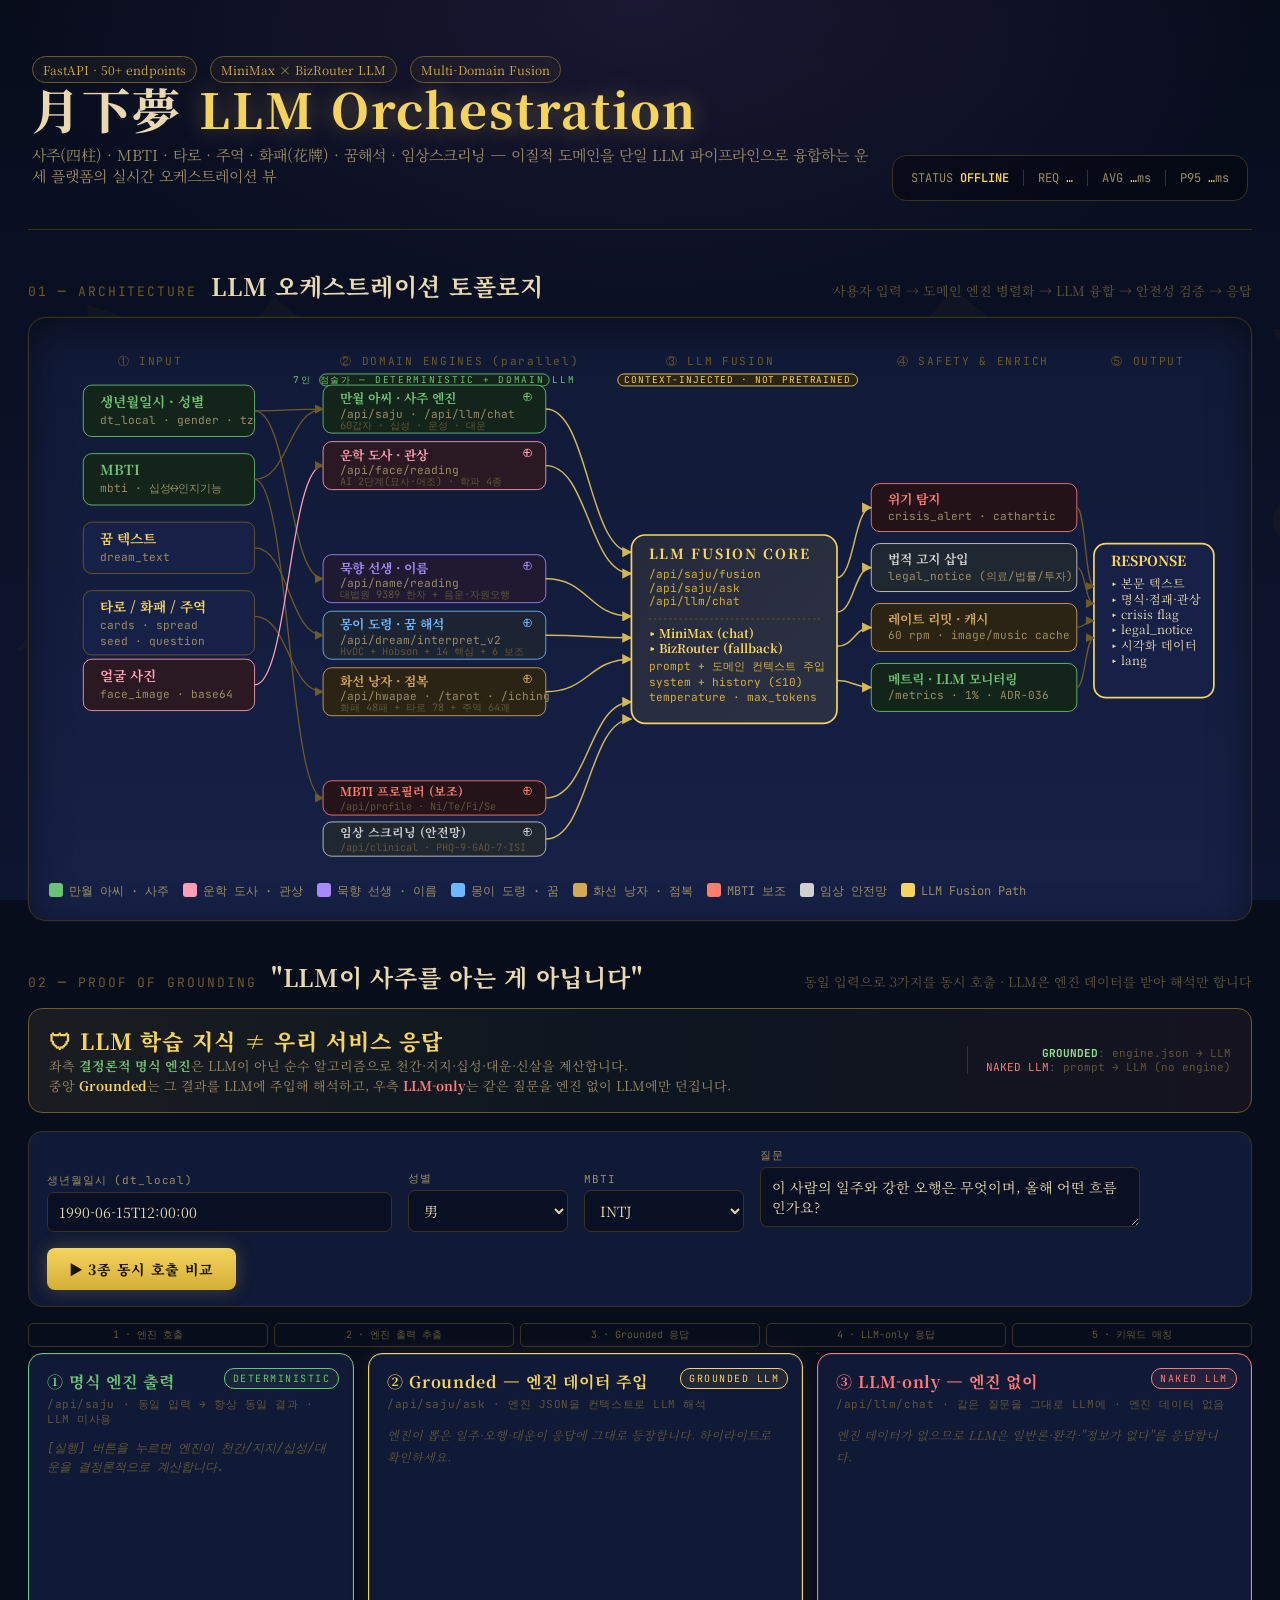
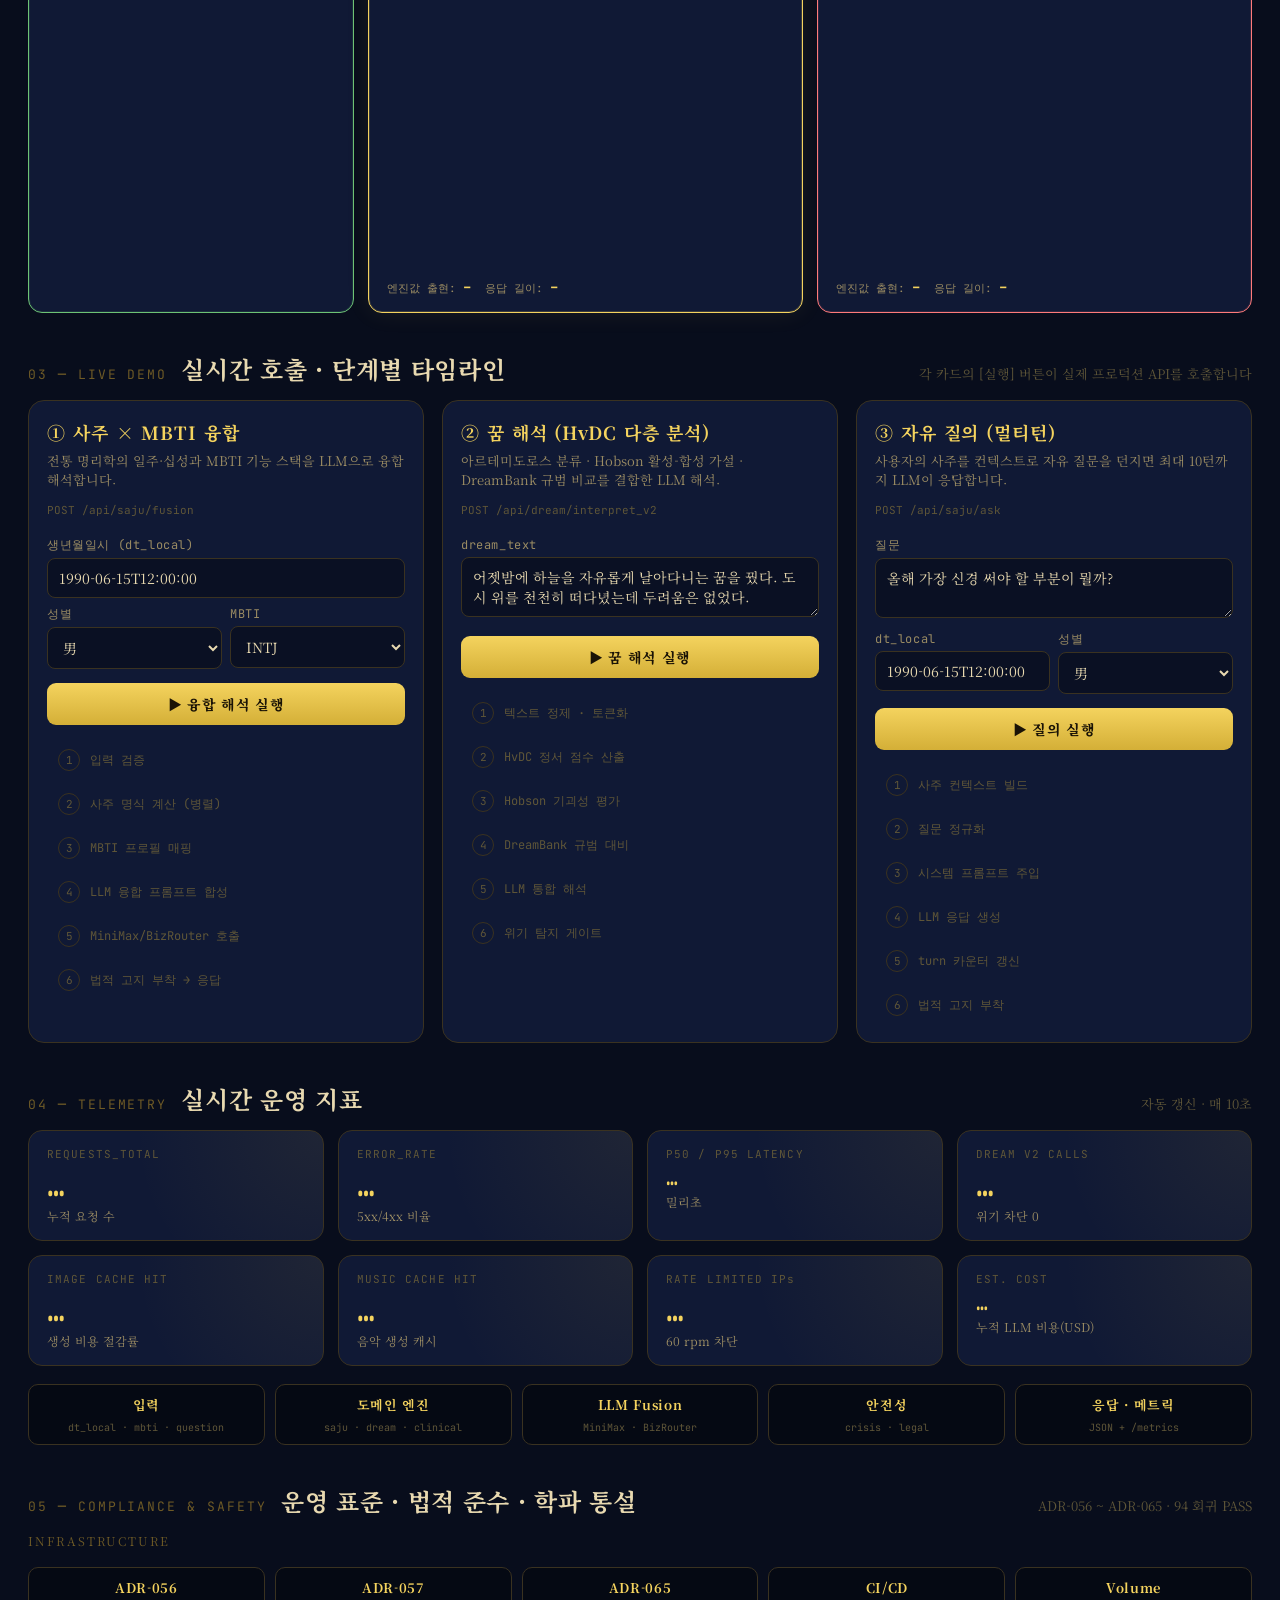
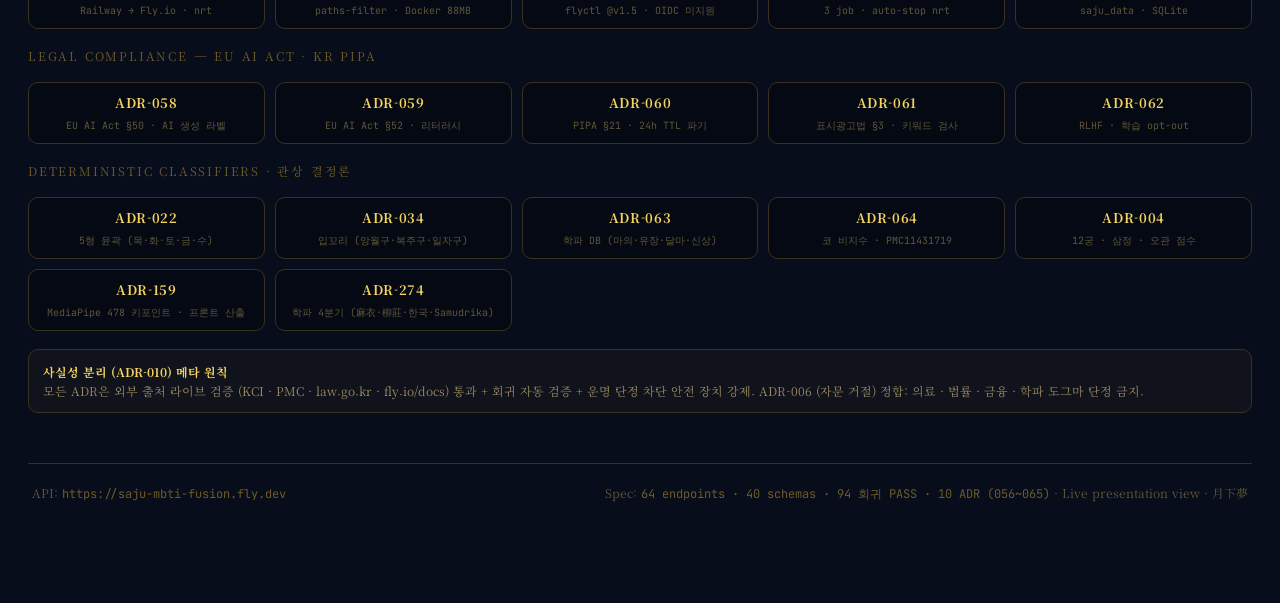
==== index.html @ c52753c4 "fix(viewer): 메트릭 박스 텍스트 추가 단축 (/verify 2회차 잔존 1건) 1회차 수정의 '/metrics · 1% sample · ADR-036'(28자)이 박스폭" ====
<!DOCTYPE html>
<html lang="ko">
<head>
<meta charset="UTF-8" />
<meta name="viewport" content="width=device-width, initial-scale=1" />
<title>月下夢 — LLM Orchestration · 발표용 대시보드</title>
<link rel="preconnect" href="https://fonts.googleapis.com">
<link rel="preconnect" href="https://fonts.gstatic.com" crossorigin>
<link href="https://fonts.googleapis.com/css2?family=Noto+Serif+KR:wght@400;600;800&family=Gowun+Batang:wght@400;700&family=JetBrains+Mono:wght@400;600&display=swap" rel="stylesheet">
<link rel="stylesheet" href="assets/css/index.css">
</head>
<body>
<div class="wrap">

  <!-- HERO -->
  <header class="hero">
    <div>
      <div class="tag">FastAPI · 50+ endpoints</div>
      <div class="tag">MiniMax × BizRouter LLM</div>
      <div class="tag">Multi-Domain Fusion</div>
      <h1>月下夢 <span class="accent">LLM Orchestration</span></h1>
      <p class="sub">사주(四柱) · MBTI · 타로 · 주역 · 화패(花牌) · 꿈해석 · 임상스크리닝 — 이질적 도메인을 단일 LLM 파이프라인으로 융합하는 운세 플랫폼의 실시간 오케스트레이션 뷰</p>
    </div>
    <div class="live">
      <span>STATUS <b id="h-status">…</b></span>
      <span>REQ <b id="h-req">…</b></span>
      <span>AVG <b id="h-avg">…</b>ms</span>
      <span>P95 <b id="h-p95">…</b>ms</span>
    </div>
  </header>

  <!-- ARCHITECTURE -->
  <section>
    <div class="sec-head">
      <div class="num">01 ─ ARCHITECTURE</div>
      <h2>LLM 오케스트레이션 토폴로지</h2>
      <div class="hint">사용자 입력 → 도메인 엔진 병렬화 → LLM 융합 → 안전성 검증 → 응답</div>
    </div>
    <div class="arch">
      <svg viewBox="0 0 1380 620" xmlns="http://www.w3.org/2000/svg" aria-label="orchestration diagram">
        <defs>
          <marker id="arr" viewBox="0 0 10 10" refX="9" refY="5" markerWidth="7" markerHeight="7" orient="auto">
            <path d="M0 0 L10 5 L0 10 z" fill="#6e5a26"/>
          </marker>
          <marker id="arrgold" viewBox="0 0 10 10" refX="9" refY="5" markerWidth="7" markerHeight="7" orient="auto">
            <path d="M0 0 L10 5 L0 10 z" fill="#f4d35e"/>
          </marker>
          <linearGradient id="goldgrad" x1="0" x2="1">
            <stop offset="0" stop-color="#d4af37"/>
            <stop offset="1" stop-color="#f4d35e"/>
          </linearGradient>
        </defs>

        <!-- COLUMN HEADERS -->
        <g font-family="JetBrains Mono,monospace" font-size="11" fill="#6e5a26" letter-spacing="2">
          <text x="80"  y="32">① INPUT</text>
          <text x="340" y="32">② DOMAIN ENGINES (parallel)</text>
          <text x="720" y="32">③ LLM FUSION</text>
          <text x="990" y="32">④ SAFETY &amp; ENRICH</text>
          <text x="1240" y="32">⑤ OUTPUT</text>
        </g>

        <!-- DETERMINISTIC EMPHASIS BANNER -->
        <g>
          <rect x="316" y="42" width="268" height="14" rx="7" fill="#13251a" stroke="#6dc375"/>
          <text x="450" y="53" font-size="9" fill="#6dc375" font-family="JetBrains Mono,monospace" text-anchor="middle" letter-spacing="2">7인 점술가 — DETERMINISTIC + DOMAIN LLM</text>
          <rect x="664" y="42" width="280" height="14" rx="7" fill="#2b2415" stroke="#f4d35e"/>
          <text x="804" y="53" font-size="9" fill="#f4d35e" font-family="JetBrains Mono,monospace" text-anchor="middle" letter-spacing="1">CONTEXT-INJECTED · NOT PRETRAINED</text>
        </g>

        <!-- COLUMN 1 : USER INPUT -->
        <g>
          <!-- 생년월일시·성별 → 만월 아씨 사주 엔진 -->
          <rect x="40" y="55"  width="200" height="60" rx="10" fill="#13251a" stroke="#6dc375"/>
          <text x="60" y="80" font-size="14" fill="#6dc375" font-weight="700">생년월일시 · 성별</text>
          <text x="60" y="100" font-size="11" fill="#9b8c63" font-family="JetBrains Mono,monospace">dt_local · gender · tz</text>

          <!-- MBTI → 만월 아씨 사주 엔진 (engine/saju/explain.py 융합) -->
          <rect x="40" y="135" width="200" height="60" rx="10" fill="#13251a" stroke="#6dc375"/>
          <text x="60" y="160" font-size="14" fill="#6dc375" font-weight="700">MBTI</text>
          <text x="60" y="180" font-size="11" fill="#9b8c63" font-family="JetBrains Mono,monospace">mbti · 십성↔인지기능</text>

          <rect x="40" y="215" width="200" height="60" rx="10" fill="#172147" stroke="#6e5a26"/>
          <text x="60" y="240" font-size="14" fill="#f4d35e" font-weight="700">꿈 텍스트</text>
          <text x="60" y="260" font-size="11" fill="#9b8c63" font-family="JetBrains Mono,monospace">dream_text</text>

          <rect x="40" y="295" width="200" height="75" rx="10" fill="#172147" stroke="#6e5a26"/>
          <text x="60" y="320" font-size="14" fill="#f4d35e" font-weight="700">타로 / 화패 / 주역</text>
          <text x="60" y="340" font-size="11" fill="#9b8c63" font-family="JetBrains Mono,monospace">cards · spread</text>
          <text x="60" y="358" font-size="11" fill="#9b8c63" font-family="JetBrains Mono,monospace">seed · question</text>

          <!-- 얼굴 사진 (관상 → 운학 도사) -->
          <rect x="40" y="375" width="200" height="60" rx="10" fill="#2a1822" stroke="#ff9eb5"/>
          <text x="60" y="400" font-size="14" fill="#ff9eb5" font-weight="700">얼굴 사진</text>
          <text x="60" y="420" font-size="11" fill="#9b8c63" font-family="JetBrains Mono,monospace">face_image · base64</text>

        </g>

        <!-- COLUMN 2 : DOMAIN ENGINES (7인 점술가 + MBTI + 임상, clickable) -->
        <g>
          <!-- 만월 아씨 — 사주 -->
          <g class="pipe-node" data-pipeline="saju" style="cursor:pointer">
            <rect x="320" y="55" width="260" height="56" rx="10" fill="#13251a" stroke="#6dc375"/>
            <text x="340" y="76" font-size="13" fill="#6dc375" font-weight="700">만월 아씨 · 사주 엔진</text>
            <text x="340" y="93" font-size="11" fill="#9b8c63" font-family="JetBrains Mono,monospace">/api/saju · /api/llm/chat</text>
            <text x="340" y="106" font-size="10" fill="#5f5638" font-family="JetBrains Mono,monospace">60갑자 · 십성 · 운성 · 대운</text>
            <text x="565" y="73" font-size="14" fill="#6dc375" text-anchor="end" font-family="JetBrains Mono,monospace">⊕</text>
          </g>

          <!-- 운학 도사 — 관상 (ADR-273~276 최신화) -->
          <g class="pipe-node" data-pipeline="face" style="cursor:pointer">
            <rect x="320" y="121" width="260" height="56" rx="10" fill="#2a1822" stroke="#ff9eb5"/>
            <text x="340" y="142" font-size="13" fill="#ff9eb5" font-weight="700">운학 도사 · 관상</text>
            <text x="340" y="159" font-size="11" fill="#9b8c63" font-family="JetBrains Mono,monospace">/api/face/reading</text>
            <text x="340" y="172" font-size="10" fill="#5f5638" font-family="JetBrains Mono,monospace">AI 2단계(묘사·어조) · 학파 4종</text>
            <text x="565" y="139" font-size="14" fill="#ff9eb5" text-anchor="end" font-family="JetBrains Mono,monospace">⊕</text>
          </g>


          <!-- 묵향 선생 — 이름 -->
          <g class="pipe-node" data-pipeline="name" style="cursor:pointer">
            <rect x="320" y="253" width="260" height="56" rx="10" fill="#1f1a32" stroke="#a78bfa"/>
            <text x="340" y="274" font-size="13" fill="#a78bfa" font-weight="700">묵향 선생 · 이름</text>
            <text x="340" y="291" font-size="11" fill="#9b8c63" font-family="JetBrains Mono,monospace">/api/name/reading</text>
            <text x="340" y="304" font-size="10" fill="#5f5638" font-family="JetBrains Mono,monospace">대법원 9389 한자 + 음운·자원오행</text>
            <text x="565" y="271" font-size="14" fill="#a78bfa" text-anchor="end" font-family="JetBrains Mono,monospace">⊕</text>
          </g>

          <!-- 몽이 도령 — 꿈 -->
          <g class="pipe-node" data-pipeline="dream" style="cursor:pointer">
            <rect x="320" y="319" width="260" height="56" rx="10" fill="#1c2333" stroke="#6fb8ff"/>
            <text x="340" y="340" font-size="13" fill="#6fb8ff" font-weight="700">몽이 도령 · 꿈 해석</text>
            <text x="340" y="357" font-size="11" fill="#9b8c63" font-family="JetBrains Mono,monospace">/api/dream/interpret_v2</text>
            <text x="340" y="370" font-size="10" fill="#5f5638" font-family="JetBrains Mono,monospace">HvDC + Hobson + 14 핵심 + 6 보조</text>
            <text x="565" y="337" font-size="14" fill="#6fb8ff" text-anchor="end" font-family="JetBrains Mono,monospace">⊕</text>
          </g>

          <!-- 화선 낭자 — 화패·타로·주역 -->
          <g class="pipe-node" data-pipeline="divination" style="cursor:pointer">
            <rect x="320" y="385" width="260" height="56" rx="10" fill="#2b2415" stroke="#d4a857"/>
            <text x="340" y="406" font-size="13" fill="#d4a857" font-weight="700">화선 낭자 · 점복</text>
            <text x="340" y="423" font-size="11" fill="#9b8c63" font-family="JetBrains Mono,monospace">/api/hwapae · /tarot · /iching</text>
            <text x="340" y="436" font-size="10" fill="#5f5638" font-family="JetBrains Mono,monospace">화패 48패 + 타로 78 + 주역 64괘</text>
            <text x="565" y="403" font-size="14" fill="#d4a857" text-anchor="end" font-family="JetBrains Mono,monospace">⊕</text>
          </g>

          <!-- MBTI -->
          <g class="pipe-node" data-pipeline="mbti" style="cursor:pointer">
            <rect x="320" y="517" width="260" height="40" rx="10" fill="#241319" stroke="#ff7d6b"/>
            <text x="340" y="535" font-size="12" fill="#ff7d6b" font-weight="700">MBTI 프로필러 (보조)</text>
            <text x="340" y="551" font-size="10" fill="#5f5638" font-family="JetBrains Mono,monospace">/api/profile · Ni/Te/Fi/Se</text>
            <text x="565" y="533" font-size="14" fill="#ff7d6b" text-anchor="end" font-family="JetBrains Mono,monospace">⊕</text>
          </g>

          <!-- 임상 -->
          <g class="pipe-node" data-pipeline="clinical" style="cursor:pointer">
            <rect x="320" y="565" width="260" height="40" rx="10" fill="#1f2731" stroke="#d0d0d0"/>
            <text x="340" y="583" font-size="12" fill="#d0d0d0" font-weight="700">임상 스크리닝 (안전망)</text>
            <text x="340" y="599" font-size="10" fill="#5f5638" font-family="JetBrains Mono,monospace">/api/clinical · PHQ-9·GAD-7·ISI</text>
            <text x="565" y="581" font-size="14" fill="#d0d0d0" text-anchor="end" font-family="JetBrains Mono,monospace">⊕</text>
          </g>
        </g>

        <!-- COLUMN 3 : LLM FUSION -->
        <g>
          <rect x="680" y="230" width="240" height="220" rx="16" fill="url(#goldgrad)" opacity=".1"/>
          <rect x="680" y="230" width="240" height="220" rx="16" fill="none" stroke="#f4d35e" stroke-width="2"/>
          <text x="700" y="258" font-size="14" fill="#f4d35e" font-weight="800" letter-spacing="2">LLM FUSION CORE</text>
          <text x="700" y="280" font-size="11" fill="#d4af37" font-family="JetBrains Mono,monospace">/api/saju/fusion</text>
          <text x="700" y="296" font-size="11" fill="#d4af37" font-family="JetBrains Mono,monospace">/api/saju/ask</text>
          <text x="700" y="312" font-size="11" fill="#d4af37" font-family="JetBrains Mono,monospace">/api/llm/chat</text>

          <line x1="700" y1="328" x2="900" y2="328" stroke="#6e5a26" stroke-dasharray="3 3"/>

          <text x="700" y="350" font-size="12" fill="#f4d35e" font-weight="700">▸ MiniMax (chat)</text>
          <text x="700" y="368" font-size="12" fill="#f4d35e" font-weight="700">▸ BizRouter (fallback)</text>
          <text x="700" y="388" font-size="11" fill="#d4af37" font-family="JetBrains Mono,monospace">prompt + 도메인 컨텍스트 주입</text>
          <text x="700" y="406" font-size="11" fill="#d4af37" font-family="JetBrains Mono,monospace">system + history (≤10)</text>
          <text x="700" y="424" font-size="11" fill="#d4af37" font-family="JetBrains Mono,monospace">temperature · max_tokens</text>
        </g>

        <!-- COLUMN 4 : SAFETY -->
        <g>
          <rect x="960" y="170" width="240" height="56" rx="10" fill="#231319" stroke="#ff7a7a"/>
          <text x="980" y="194" font-size="13" fill="#ff7a7a" font-weight="700">위기 탐지</text>
          <text x="980" y="212" font-size="11" fill="#9b8c63" font-family="JetBrains Mono,monospace">crisis_alert · cathartic</text>

          <rect x="960" y="240" width="240" height="56" rx="10" fill="#1f2731" stroke="#d0d0d0"/>
          <text x="980" y="264" font-size="13" fill="#d0d0d0" font-weight="700">법적 고지 삽입</text>
          <text x="980" y="282" font-size="11" fill="#9b8c63" font-family="JetBrains Mono,monospace">legal_notice (의료/법률/투자)</text>

          <rect x="960" y="310" width="240" height="56" rx="10" fill="#2b2415" stroke="#d4a857"/>
          <text x="980" y="334" font-size="13" fill="#d4a857" font-weight="700">레이트 리밋 · 캐시</text>
          <text x="980" y="352" font-size="11" fill="#9b8c63" font-family="JetBrains Mono,monospace">60 rpm · image/music cache</text>

          <rect x="960" y="380" width="240" height="56" rx="10" fill="#13251a" stroke="#6dc375"/>
          <text x="980" y="404" font-size="13" fill="#6dc375" font-weight="700">메트릭 · LLM 모니터링</text>
          <text x="980" y="422" font-size="11" fill="#9b8c63" font-family="JetBrains Mono,monospace">/metrics · 1% · ADR-036</text>
        </g>

        <!-- COLUMN 5 : OUTPUT -->
        <g>
          <rect x="1220" y="240" width="140" height="180" rx="14" fill="#172147" stroke="#f4d35e" stroke-width="2"/>
          <text x="1240" y="266" font-size="14" fill="#f4d35e" font-weight="800">RESPONSE</text>
          <text x="1240" y="292" font-size="12" fill="#e8d9b0">▸ 본문 텍스트</text>
          <text x="1240" y="310" font-size="12" fill="#e8d9b0">▸ 명식·점괘·관상</text>
          <text x="1240" y="328" font-size="12" fill="#e8d9b0">▸ crisis flag</text>
          <text x="1240" y="346" font-size="12" fill="#e8d9b0">▸ legal_notice</text>
          <text x="1240" y="364" font-size="12" fill="#e8d9b0">▸ 시각화 데이터</text>
          <text x="1240" y="382" font-size="12" fill="#e8d9b0">▸ lang</text>
        </g>

        <!-- EDGES : input -> engines (실 코드 매핑 정합)
             INPUT y 중심: 1=85(생년) · 2=165(MBTI) · 3=245(꿈) · 4=325(점복) · 5=405(얼굴)
             DOMAIN y 중심: 사주=83 · 관상=149 · 이름=281 · 꿈=347 · 점복=413 · MBTI보조=537 · 임상=605
             (palm·star 도메인 제거 — 노드·입력·간선·범례 모두 삭제)
        -->
        <g fill="none" stroke="#6e5a26" stroke-width="1.5" marker-end="url(#arr)">
          <!-- 생년월일시·성별 (y=85) → 사주(83) + 이름(281) -->
          <path class="edge" d="M240 85   C 280 85, 280 83, 320 83"/>
          <path class="edge" d="M240 85   C 280 85, 280 281,320 281"/>
          <!-- MBTI (y=165) → 사주 융합(83) + MBTI 보조(537) -->
          <path class="edge" d="M240 165  C 280 165,280 83, 320 83"/>
          <path class="edge" d="M240 165  C 280 165,280 537,320 537"/>
          <!-- 꿈 텍스트 (y=245) → 몽이 도령 꿈 해석(347) -->
          <path class="edge" d="M240 245  C 280 245,280 347,320 347"/>
          <!-- 타로/화패/주역 + question (y=325) → 화선 점복(413) -->
          <path class="edge" d="M240 325  C 280 325,280 413,320 413"/>
          <!-- 얼굴 사진 (y=405) → 운학 도사 관상(149) -->
          <path stroke="#ff9eb5" class="edge" d="M240 405  C 280 405,280 149,320 149"/>
          <!-- 임상은 사용자 별도 자가검사 선택 (INPUT 직결 X — 별도 선택 단계) -->
        </g>

        <!-- EDGES : engines -> fusion (9개 → fusion box 230~450) -->
        <g fill="none" stroke="#f4d35e" stroke-width="1.7" marker-end="url(#arrgold)" opacity=".85">
          <path class="edge" id="e-saju"     d="M580 83  C 630 83, 630 250, 680 250"/>
          <path class="edge" id="e-face"     d="M580 149 C 630 149, 630 275, 680 275"/>
          <path class="edge" id="e-name"     d="M580 281 C 630 281, 630 325, 680 325"/>
          <path class="edge" id="e-dream"    d="M580 347 C 630 347, 630 350, 680 350"/>
          <path class="edge" id="e-div"      d="M580 413 C 630 413, 630 375, 680 375"/>
          <path class="edge" id="e-mbti"     d="M580 537 C 630 537, 630 425, 680 425"/>
          <path class="edge" id="e-clinical" d="M580 585 C 630 585, 630 445, 680 445"/>
        </g>

        <!-- EDGES : fusion -> safety (4개 → safety box 170~436) -->
        <g fill="none" stroke="#f4d35e" stroke-width="1.7" marker-end="url(#arrgold)" opacity=".85">
          <path class="edge" d="M920 280 C 940 280,940 198,960 198"/>
          <path class="edge" d="M920 320 C 940 320,940 268,960 268"/>
          <path class="edge" d="M920 360 C 940 360,940 338,960 338"/>
          <path class="edge" d="M920 400 C 940 400,940 408,960 408"/>
        </g>

        <!-- EDGES : safety -> output (4개) -->
        <g fill="none" stroke="#6e5a26" stroke-width="1.5" marker-end="url(#arr)">
          <path class="edge" d="M1200 198 C 1210 198,1210 290,1220 290"/>
          <path class="edge" d="M1200 268 C 1210 268,1210 310,1220 310"/>
          <path class="edge" d="M1200 338 C 1210 338,1210 330,1220 330"/>
          <path class="edge" d="M1200 408 C 1210 408,1210 350,1220 350"/>
        </g>

      </svg>

      <div class="legend">
        <span><i style="background:#6dc375"></i>만월 아씨 · 사주</span>
        <span><i style="background:#ff9eb5"></i>운학 도사 · 관상</span>
        <span><i style="background:#a78bfa"></i>묵향 선생 · 이름</span>
        <span><i style="background:#6fb8ff"></i>몽이 도령 · 꿈</span>
        <span><i style="background:#d4a857"></i>화선 낭자 · 점복</span>
        <span><i style="background:#ff7d6b"></i>MBTI 보조</span>
        <span><i style="background:#d0d0d0"></i>임상 안전망</span>
        <span><i style="background:#f4d35e"></i>LLM Fusion Path</span>
      </div>
    </div>
  </section>

  <!-- ───── PROOF OF GROUNDING ───── -->
  <section>
    <div class="sec-head">
      <div class="num">02 ─ PROOF OF GROUNDING</div>
      <h2>"LLM이 사주를 아는 게 아닙니다"</h2>
      <div class="hint">동일 입력으로 3가지를 동시 호출 · LLM은 엔진 데이터를 받아 해석만 합니다</div>
    </div>

    <div class="proof-banner">
      <div>
        <div class="big">🛡 LLM 학습 지식 ≠ 우리 서비스 응답</div>
        <div class="sub">
          좌측 <b style="color:#6dc375">결정론적 명식 엔진</b>은 LLM이 아닌 순수 알고리즘으로 천간·지지·십성·대운·신살을 계산합니다.<br>
          중앙 <b style="color:#f4d35e">Grounded</b>는 그 결과를 LLM에 주입해 해석하고, 우측 <b style="color:#ff7a7a">LLM-only</b>는 같은 질문을 엔진 없이 LLM에만 던집니다.
        </div>
      </div>
      <div class="vs">
        <b>GROUNDED</b>: engine.json → LLM<br>
        <i>NAKED LLM</i>: prompt → LLM (no engine)
      </div>
    </div>

    <div class="proof-input">
      <div>
        <label>생년월일시 (dt_local)</label>
        <input id="p-dt" type="text" value="1990-06-15T12:00:00" />
      </div>
      <div>
        <label>성별</label>
        <select id="p-gender"><option value="M">男</option><option value="F">女</option></select>
      </div>
      <div>
        <label>MBTI</label>
        <select id="p-mbti">
          <option>INTJ</option><option>INTP</option><option>ENTJ</option><option>ENTP</option>
          <option>INFJ</option><option>INFP</option><option>ENFJ</option><option>ENFP</option>
          <option>ISTJ</option><option>ISFJ</option><option>ESTJ</option><option>ESFJ</option>
          <option>ISTP</option><option>ISFP</option><option>ESTP</option><option>ESFP</option>
        </select>
      </div>
      <div style="flex:1">
        <label>질문</label>
        <textarea id="p-q">이 사람의 일주와 강한 오행은 무엇이며, 올해 어떤 흐름인가요?</textarea>
      </div>
      <button id="p-run">▶ 3종 동시 호출 비교</button>
    </div>

    <div class="proof-timeline" id="p-timeline">
      <div class="t" data-pt="0">1 · 엔진 호출</div>
      <div class="t" data-pt="1">2 · 엔진 출력 추출</div>
      <div class="t" data-pt="2">3 · Grounded 응답</div>
      <div class="t" data-pt="3">4 · LLM-only 응답</div>
      <div class="t" data-pt="4">5 · 키워드 매칭</div>
    </div>

    <div class="proof-grid">
      <!-- COL 1 : ENGINE -->
      <div class="proof-col engine">
        <span class="badge">DETERMINISTIC</span>
        <h3>① 명식 엔진 출력</h3>
        <div class="why">/api/saju · 동일 입력 → 항상 동일 결과 · LLM 미사용</div>
        <div class="body" id="p-engine"><span class="placeholder">[실행] 버튼을 누르면 엔진이 천간/지지/십성/대운을 결정론적으로 계산합니다.</span></div>
      </div>

      <!-- COL 2 : GROUNDED -->
      <div class="proof-col grounded">
        <span class="badge">GROUNDED LLM</span>
        <h3>② Grounded — 엔진 데이터 주입</h3>
        <div class="why">/api/saju/ask · 엔진 JSON을 컨텍스트로 LLM 해석</div>
        <div class="body" id="p-grounded"><span class="placeholder">엔진이 뽑은 일주·오행·대운이 응답에 그대로 등장합니다. 하이라이트로 확인하세요.</span></div>
        <div class="scorebar"><span>엔진값 출현: <b id="p-hits-g">–</b></span><span>응답 길이: <b id="p-len-g">–</b></span></div>
      </div>

      <!-- COL 3 : NAKED LLM -->
      <div class="proof-col naked">
        <span class="badge">NAKED LLM</span>
        <h3>③ LLM-only — 엔진 없이</h3>
        <div class="why">/api/llm/chat · 같은 질문을 그대로 LLM에 · 엔진 데이터 없음</div>
        <div class="body" id="p-naked"><span class="placeholder">엔진 데이터가 없으므로 LLM은 일반론·환각·"정보가 없다"를 응답합니다.</span></div>
        <div class="scorebar red"><span>엔진값 출현: <b id="p-hits-n">–</b></span><span>응답 길이: <b id="p-len-n">–</b></span></div>
      </div>
    </div>
  </section>

  <!-- LIVE DEMOS -->
  <section>
    <div class="sec-head">
      <div class="num">03 ─ LIVE DEMO</div>
      <h2>실시간 호출 · 단계별 타임라인</h2>
      <div class="hint">각 카드의 [실행] 버튼이 실제 프로덕션 API를 호출합니다</div>
    </div>

    <div class="demo-grid">

      <!-- DEMO 1 : SAJU FUSION -->
      <div class="demo" data-demo="fusion">
        <h3>① 사주 × MBTI 융합</h3>
        <p class="desc">전통 명리학의 일주·십성과 MBTI 기능 스택을 LLM으로 융합 해석합니다.</p>
        <div class="endpoint">POST /api/saju/fusion</div>
        <div class="form">
          <label>생년월일시 (dt_local)</label>
          <input id="f-dt" type="text" value="1990-06-15T12:00:00" />
          <div class="row">
            <div>
              <label>성별</label>
              <select id="f-gender"><option value="M">男</option><option value="F">女</option></select>
            </div>
            <div>
              <label>MBTI</label>
              <select id="f-mbti">
                <option>INTJ</option><option>INTP</option><option>ENTJ</option><option>ENTP</option>
                <option>INFJ</option><option>INFP</option><option>ENFJ</option><option>ENFP</option>
                <option>ISTJ</option><option>ISFJ</option><option>ESTJ</option><option>ESFJ</option>
                <option>ISTP</option><option>ISFP</option><option>ESTP</option><option>ESFP</option>
              </select>
            </div>
          </div>
        </div>
        <button class="go" data-run="fusion">▶ 융합 해석 실행</button>
        <div class="stages" id="stages-fusion">
          <div class="stage" data-s="0"><div class="ix">1</div><div class="label">입력 검증</div><div class="ms"></div></div>
          <div class="stage" data-s="1"><div class="ix">2</div><div class="label">사주 명식 계산 (병렬)</div><div class="ms"></div></div>
          <div class="stage" data-s="2"><div class="ix">3</div><div class="label">MBTI 프로필 매핑</div><div class="ms"></div></div>
          <div class="stage" data-s="3"><div class="ix">4</div><div class="label">LLM 융합 프롬프트 합성</div><div class="ms"></div></div>
          <div class="stage" data-s="4"><div class="ix">5</div><div class="label">MiniMax/BizRouter 호출</div><div class="ms"></div></div>
          <div class="stage" data-s="5"><div class="ix">6</div><div class="label">법적 고지 부착 → 응답</div><div class="ms"></div></div>
        </div>
        <div class="result" id="result-fusion"></div>
      </div>

      <!-- DEMO 2 : DREAM V2 -->
      <div class="demo" data-demo="dream">
        <h3>② 꿈 해석 (HvDC 다층 분석)</h3>
        <p class="desc">아르테미도로스 분류 · Hobson 활성-합성 가설 · DreamBank 규범 비교를 결합한 LLM 해석.</p>
        <div class="endpoint">POST /api/dream/interpret_v2</div>
        <div class="form">
          <label>dream_text</label>
          <textarea id="d-text">어젯밤에 하늘을 자유롭게 날아다니는 꿈을 꿨다. 도시 위를 천천히 떠다녔는데 두려움은 없었다.</textarea>
        </div>
        <button class="go" data-run="dream">▶ 꿈 해석 실행</button>
        <div class="stages" id="stages-dream">
          <div class="stage" data-s="0"><div class="ix">1</div><div class="label">텍스트 정제 · 토큰화</div><div class="ms"></div></div>
          <div class="stage" data-s="1"><div class="ix">2</div><div class="label">HvDC 정서 점수 산출</div><div class="ms"></div></div>
          <div class="stage" data-s="2"><div class="ix">3</div><div class="label">Hobson 기괴성 평가</div><div class="ms"></div></div>
          <div class="stage" data-s="3"><div class="ix">4</div><div class="label">DreamBank 규범 대비</div><div class="ms"></div></div>
          <div class="stage" data-s="4"><div class="ix">5</div><div class="label">LLM 통합 해석</div><div class="ms"></div></div>
          <div class="stage" data-s="5"><div class="ix">6</div><div class="label">위기 탐지 게이트</div><div class="ms"></div></div>
        </div>
        <div class="result" id="result-dream"></div>
      </div>

      <!-- DEMO 3 : SAJU ASK -->
      <div class="demo" data-demo="ask">
        <h3>③ 자유 질의 (멀티턴)</h3>
        <p class="desc">사용자의 사주를 컨텍스트로 자유 질문을 던지면 최대 10턴까지 LLM이 응답합니다.</p>
        <div class="endpoint">POST /api/saju/ask</div>
        <div class="form">
          <label>질문</label>
          <textarea id="a-q">올해 가장 신경 써야 할 부분이 뭘까?</textarea>
          <div class="row">
            <div>
              <label>dt_local</label>
              <input id="a-dt" type="text" value="1990-06-15T12:00:00" />
            </div>
            <div>
              <label>성별</label>
              <select id="a-gender"><option value="M">男</option><option value="F">女</option></select>
            </div>
          </div>
        </div>
        <button class="go" data-run="ask">▶ 질의 실행</button>
        <div class="stages" id="stages-ask">
          <div class="stage" data-s="0"><div class="ix">1</div><div class="label">사주 컨텍스트 빌드</div><div class="ms"></div></div>
          <div class="stage" data-s="1"><div class="ix">2</div><div class="label">질문 정규화</div><div class="ms"></div></div>
          <div class="stage" data-s="2"><div class="ix">3</div><div class="label">시스템 프롬프트 주입</div><div class="ms"></div></div>
          <div class="stage" data-s="3"><div class="ix">4</div><div class="label">LLM 응답 생성</div><div class="ms"></div></div>
          <div class="stage" data-s="4"><div class="ix">5</div><div class="label">turn 카운터 갱신</div><div class="ms"></div></div>
          <div class="stage" data-s="5"><div class="ix">6</div><div class="label">법적 고지 부착</div><div class="ms"></div></div>
        </div>
        <div class="result" id="result-ask"></div>
      </div>

    </div>
  </section>

  <!-- METRICS -->
  <section>
    <div class="sec-head">
      <div class="num">04 ─ TELEMETRY</div>
      <h2>실시간 운영 지표</h2>
      <div class="hint">자동 갱신 · 매 10초</div>
    </div>
    <div class="metrics">
      <div class="met"><div class="k">REQUESTS_TOTAL</div><div class="v" id="m-req">…</div><div class="u">누적 요청 수</div></div>
      <div class="met"><div class="k">ERROR_RATE</div><div class="v" id="m-err">…</div><div class="u">5xx/4xx 비율</div></div>
      <div class="met"><div class="k">P50 / P95 LATENCY</div><div class="v small" id="m-p95">…</div><div class="u">밀리초</div></div>
      <div class="met"><div class="k">DREAM V2 CALLS</div><div class="v" id="m-dream">…</div><div class="u">위기 차단 <span id="m-crisis">0</span></div></div>
      <div class="met"><div class="k">IMAGE CACHE HIT</div><div class="v" id="m-imgcache">…</div><div class="u">생성 비용 절감률</div></div>
      <div class="met"><div class="k">MUSIC CACHE HIT</div><div class="v" id="m-musccache">…</div><div class="u">음악 생성 캐시</div></div>
      <div class="met"><div class="k">RATE LIMITED IPs</div><div class="v" id="m-rl">…</div><div class="u">60 rpm 차단</div></div>
      <div class="met"><div class="k">EST. COST</div><div class="v small" id="m-cost">…</div><div class="u">누적 LLM 비용(USD)</div></div>
    </div>

    <div class="node-stack">
      <div class="pnode"><b>입력</b><small>dt_local · mbti · question</small></div>
      <div class="pnode"><b>도메인 엔진</b><small>saju · dream · clinical</small></div>
      <div class="pnode"><b>LLM Fusion</b><small>MiniMax · BizRouter</small></div>
      <div class="pnode"><b>안전성</b><small>crisis · legal</small></div>
      <div class="pnode"><b>응답 · 메트릭</b><small>JSON + /metrics</small></div>
    </div>
  </section>

  <!-- COMPLIANCE & SAFETY — ADR-056~065 -->
  <section>
    <div class="sec-head">
      <div class="num">05 ─ COMPLIANCE &amp; SAFETY</div>
      <h2>운영 표준 · 법적 준수 · 학파 통설</h2>
      <div class="hint">ADR-056 ~ ADR-065 · 94 회귀 PASS</div>
    </div>

    <!-- 인프라 (056·057·065) -->
    <div style="margin-bottom:18px">
      <div style="color:var(--gold-dim);font-size:12px;letter-spacing:.15em;margin-bottom:8px">INFRASTRUCTURE</div>
      <div class="node-stack">
        <div class="pnode"><b>ADR-056</b><small>Railway → Fly.io · nrt</small></div>
        <div class="pnode"><b>ADR-057</b><small>paths-filter · Docker 88MB</small></div>
        <div class="pnode"><b>ADR-065</b><small>flyctl @v1.5 · OIDC 미지원</small></div>
        <div class="pnode"><b>CI/CD</b><small>3 job · auto-stop nrt</small></div>
        <div class="pnode"><b>Volume</b><small>saju_data · SQLite</small></div>
      </div>
    </div>

    <!-- EU AI Act + PIPA (058·059·060) -->
    <div style="margin-bottom:18px">
      <div style="color:var(--gold-dim);font-size:12px;letter-spacing:.15em;margin-bottom:8px">LEGAL COMPLIANCE — EU AI ACT · KR PIPA</div>
      <div class="node-stack">
        <div class="pnode"><b>ADR-058</b><small>EU AI Act §50 · AI 생성 라벨</small></div>
        <div class="pnode"><b>ADR-059</b><small>EU AI Act §52 · 리터러시</small></div>
        <div class="pnode"><b>ADR-060</b><small>PIPA §21 · 24h TTL 파기</small></div>
        <div class="pnode"><b>ADR-061</b><small>표시광고법 §3 · 키워드 검사</small></div>
        <div class="pnode"><b>ADR-062</b><small>RLHF · 학습 opt-out</small></div>
      </div>
    </div>

    <!-- 결정론 분류 + 학파 통설 (063·064 + ADR-022·034·159·274) -->
    <div style="margin-bottom:18px">
      <div style="color:var(--gold-dim);font-size:12px;letter-spacing:.15em;margin-bottom:8px">DETERMINISTIC CLASSIFIERS · 관상 결정론</div>
      <div class="node-stack">
        <div class="pnode"><b>ADR-022</b><small>5형 윤곽 (목·화·토·금·수)</small></div>
        <div class="pnode"><b>ADR-034</b><small>입꼬리 (앙월구·복주구·일자구)</small></div>
        <div class="pnode"><b>ADR-063</b><small>학파 DB (마의·유장·달마·신상)</small></div>
        <div class="pnode"><b>ADR-064</b><small>코 비지수 · PMC11431719</small></div>
        <div class="pnode"><b>ADR-004</b><small>12궁 · 삼정 · 오관 점수</small></div>
        <div class="pnode"><b>ADR-159</b><small>MediaPipe 478 키포인트 · 프론트 산출</small></div>
        <div class="pnode"><b>ADR-274</b><small>학파 4분기 (麻衣·柳莊·한국·Samudrika)</small></div>
      </div>
    </div>

    <div style="margin-top:14px;padding:12px 14px;background:rgba(212,175,55,.04);border:1px solid var(--line);border-radius:10px;color:var(--text-dim);font-size:12px;line-height:1.6">
      <b style="color:var(--gold-bri)">사실성 분리 (ADR-010) 메타 원칙</b><br>
      모든 ADR은 외부 출처 라이브 검증 (KCI · PMC · law.go.kr · fly.io/docs) 통과 + 회귀 자동 검증 + 운명 단정 차단 안전 장치 강제.
      ADR-006 (자문 거절) 정합: 의료 · 법률 · 금융 · 학파 도그마 단정 금지.
    </div>
  </section>

  <footer>
    <div>API: <code>https://saju-mbti-fusion.fly.dev</code></div>
    <div>Spec: <code>64 endpoints · 40 schemas · 94 회귀 PASS · 10 ADR (056~065)</code> · Live presentation view · 月下夢</div>
  </footer>
</div>

<script type="module" src="assets/js/main.js"></script>

<!-- 파이프라인 세부 모달 -->
<div class="pipe-modal-bg" id="pipe-modal-bg" role="dialog" aria-modal="true">
  <div class="pipe-modal" style="position:relative">
    <div id="pipe-modal-body"></div>
  </div>
</div>
</body>
</html>
---- assets/css/index.css ----
@import url('./01-tokens.css');
@import url('./02-hero.css');
@import url('./03-mobile.css');
@import url('./04-section.css');
@import url('./05-architecture.css');
@import url('./06-demo.css');
@import url('./07-metrics.css');
@import url('./08-proof.css');
@import url('./09-footer.css');
@import url('./10-edge.css');
@import url('./11-modal.css');
@import url('./12-modal-steps.css');
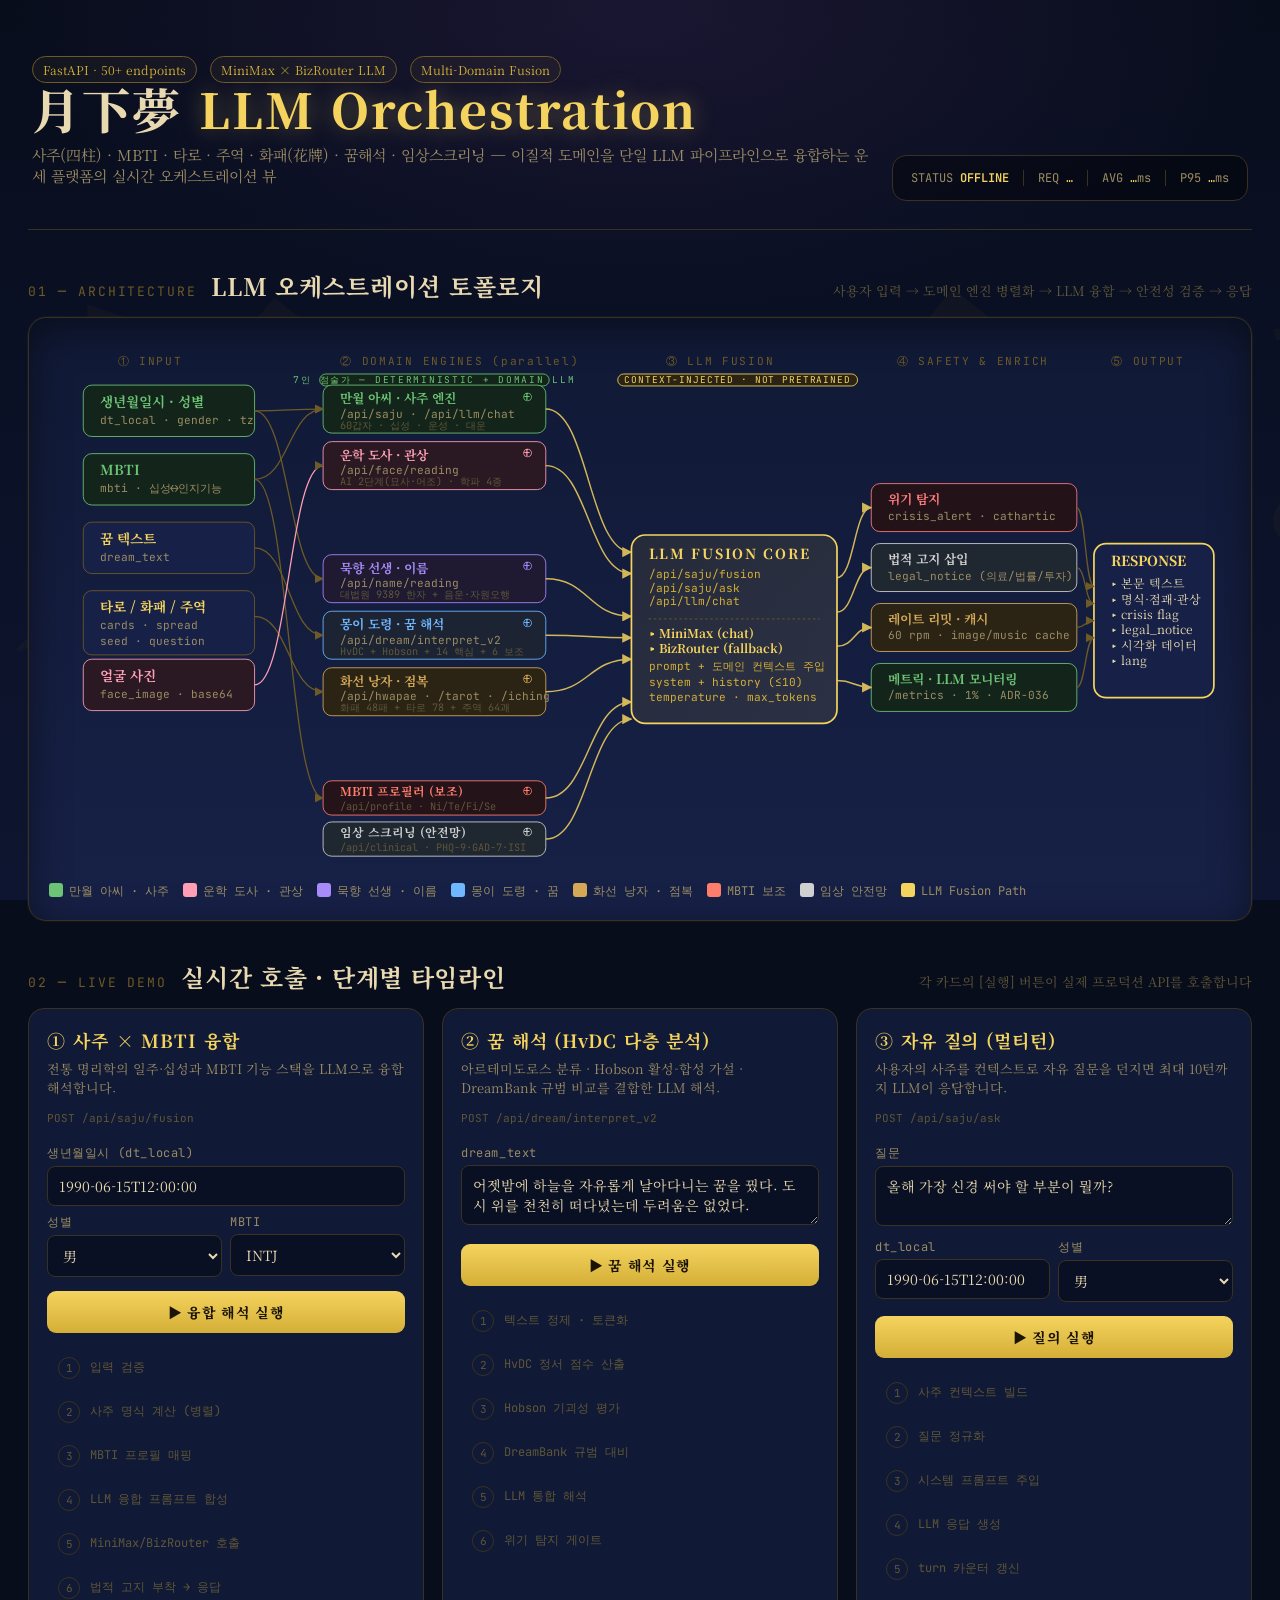
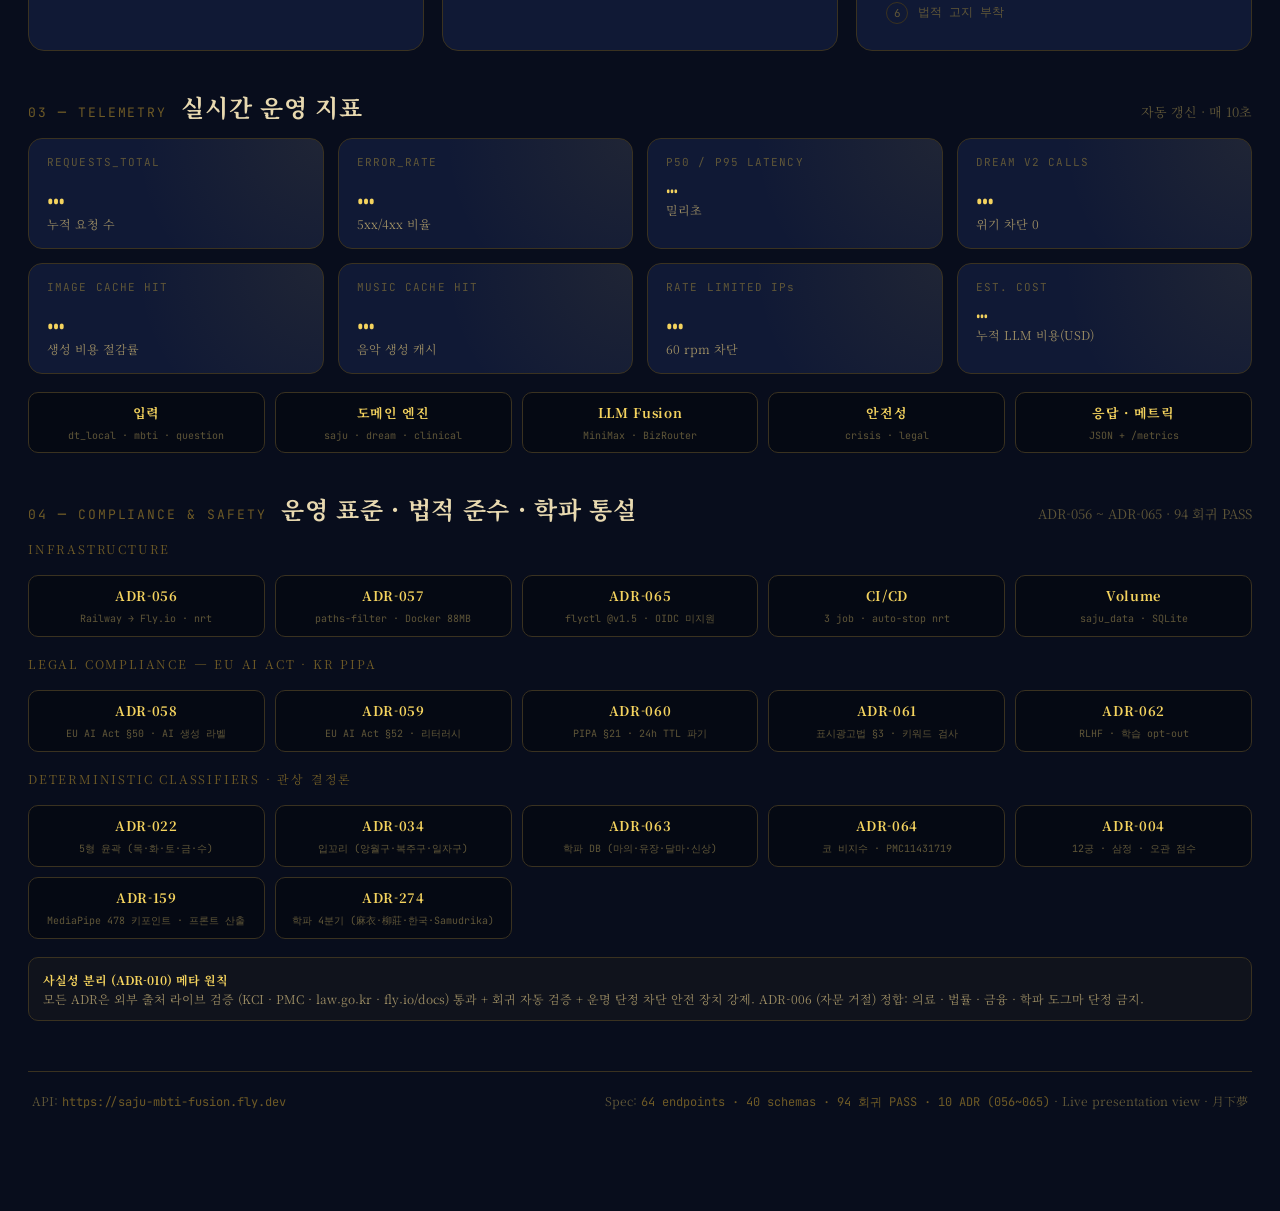
==== commit 10768da9: "remove: 02 PROOF OF GROUNDING 섹션 제거 — HTML·proof-runner.js·08-proof.css·모바일 규칙 + 섹션 번호 재정렬(01~04) Co" ====
--- a/index.html
+++ b/index.html
@@ -273,94 +273,11 @@
     </div>
   </section>
 
-  <!-- ───── PROOF OF GROUNDING ───── -->
-  <section>
-    <div class="sec-head">
-      <div class="num">02 ─ PROOF OF GROUNDING</div>
-      <h2>"LLM이 사주를 아는 게 아닙니다"</h2>
-      <div class="hint">동일 입력으로 3가지를 동시 호출 · LLM은 엔진 데이터를 받아 해석만 합니다</div>
-    </div>
-
-    <div class="proof-banner">
-      <div>
-        <div class="big">🛡 LLM 학습 지식 ≠ 우리 서비스 응답</div>
-        <div class="sub">
-          좌측 <b style="color:#6dc375">결정론적 명식 엔진</b>은 LLM이 아닌 순수 알고리즘으로 천간·지지·십성·대운·신살을 계산합니다.<br>
-          중앙 <b style="color:#f4d35e">Grounded</b>는 그 결과를 LLM에 주입해 해석하고, 우측 <b style="color:#ff7a7a">LLM-only</b>는 같은 질문을 엔진 없이 LLM에만 던집니다.
-        </div>
-      </div>
-      <div class="vs">
-        <b>GROUNDED</b>: engine.json → LLM<br>
-        <i>NAKED LLM</i>: prompt → LLM (no engine)
-      </div>
-    </div>
-
-    <div class="proof-input">
-      <div>
-        <label>생년월일시 (dt_local)</label>
-        <input id="p-dt" type="text" value="1990-06-15T12:00:00" />
-      </div>
-      <div>
-        <label>성별</label>
-        <select id="p-gender"><option value="M">男</option><option value="F">女</option></select>
-      </div>
-      <div>
-        <label>MBTI</label>
-        <select id="p-mbti">
-          <option>INTJ</option><option>INTP</option><option>ENTJ</option><option>ENTP</option>
-          <option>INFJ</option><option>INFP</option><option>ENFJ</option><option>ENFP</option>
-          <option>ISTJ</option><option>ISFJ</option><option>ESTJ</option><option>ESFJ</option>
-          <option>ISTP</option><option>ISFP</option><option>ESTP</option><option>ESFP</option>
-        </select>
-      </div>
-      <div style="flex:1">
-        <label>질문</label>
-        <textarea id="p-q">이 사람의 일주와 강한 오행은 무엇이며, 올해 어떤 흐름인가요?</textarea>
-      </div>
-      <button id="p-run">▶ 3종 동시 호출 비교</button>
-    </div>
-
-    <div class="proof-timeline" id="p-timeline">
-      <div class="t" data-pt="0">1 · 엔진 호출</div>
-      <div class="t" data-pt="1">2 · 엔진 출력 추출</div>
-      <div class="t" data-pt="2">3 · Grounded 응답</div>
-      <div class="t" data-pt="3">4 · LLM-only 응답</div>
-      <div class="t" data-pt="4">5 · 키워드 매칭</div>
-    </div>
-
-    <div class="proof-grid">
-      <!-- COL 1 : ENGINE -->
-      <div class="proof-col engine">
-        <span class="badge">DETERMINISTIC</span>
-        <h3>① 명식 엔진 출력</h3>
-        <div class="why">/api/saju · 동일 입력 → 항상 동일 결과 · LLM 미사용</div>
-        <div class="body" id="p-engine"><span class="placeholder">[실행] 버튼을 누르면 엔진이 천간/지지/십성/대운을 결정론적으로 계산합니다.</span></div>
-      </div>
-
-      <!-- COL 2 : GROUNDED -->
-      <div class="proof-col grounded">
-        <span class="badge">GROUNDED LLM</span>
-        <h3>② Grounded — 엔진 데이터 주입</h3>
-        <div class="why">/api/saju/ask · 엔진 JSON을 컨텍스트로 LLM 해석</div>
-        <div class="body" id="p-grounded"><span class="placeholder">엔진이 뽑은 일주·오행·대운이 응답에 그대로 등장합니다. 하이라이트로 확인하세요.</span></div>
-        <div class="scorebar"><span>엔진값 출현: <b id="p-hits-g">–</b></span><span>응답 길이: <b id="p-len-g">–</b></span></div>
-      </div>
-
-      <!-- COL 3 : NAKED LLM -->
-      <div class="proof-col naked">
-        <span class="badge">NAKED LLM</span>
-        <h3>③ LLM-only — 엔진 없이</h3>
-        <div class="why">/api/llm/chat · 같은 질문을 그대로 LLM에 · 엔진 데이터 없음</div>
-        <div class="body" id="p-naked"><span class="placeholder">엔진 데이터가 없으므로 LLM은 일반론·환각·"정보가 없다"를 응답합니다.</span></div>
-        <div class="scorebar red"><span>엔진값 출현: <b id="p-hits-n">–</b></span><span>응답 길이: <b id="p-len-n">–</b></span></div>
-      </div>
-    </div>
-  </section>
 
   <!-- LIVE DEMOS -->
   <section>
     <div class="sec-head">
-      <div class="num">03 ─ LIVE DEMO</div>
+      <div class="num">02 ─ LIVE DEMO</div>
       <h2>실시간 호출 · 단계별 타임라인</h2>
       <div class="hint">각 카드의 [실행] 버튼이 실제 프로덕션 API를 호출합니다</div>
     </div>
@@ -461,7 +378,7 @@
   <!-- METRICS -->
   <section>
     <div class="sec-head">
-      <div class="num">04 ─ TELEMETRY</div>
+      <div class="num">03 ─ TELEMETRY</div>
       <h2>실시간 운영 지표</h2>
       <div class="hint">자동 갱신 · 매 10초</div>
     </div>
@@ -488,7 +405,7 @@
   <!-- COMPLIANCE & SAFETY — ADR-056~065 -->
   <section>
     <div class="sec-head">
-      <div class="num">05 ─ COMPLIANCE &amp; SAFETY</div>
+      <div class="num">04 ─ COMPLIANCE &amp; SAFETY</div>
       <h2>운영 표준 · 법적 준수 · 학파 통설</h2>
       <div class="hint">ADR-056 ~ ADR-065 · 94 회귀 PASS</div>
     </div>
--- a/assets/css/index.css
+++ b/assets/css/index.css
@@ -5,7 +5,6 @@
 @import url('./05-architecture.css');
 @import url('./06-demo.css');
 @import url('./07-metrics.css');
-@import url('./08-proof.css');
 @import url('./09-footer.css');
 @import url('./10-edge.css');
 @import url('./11-modal.css');
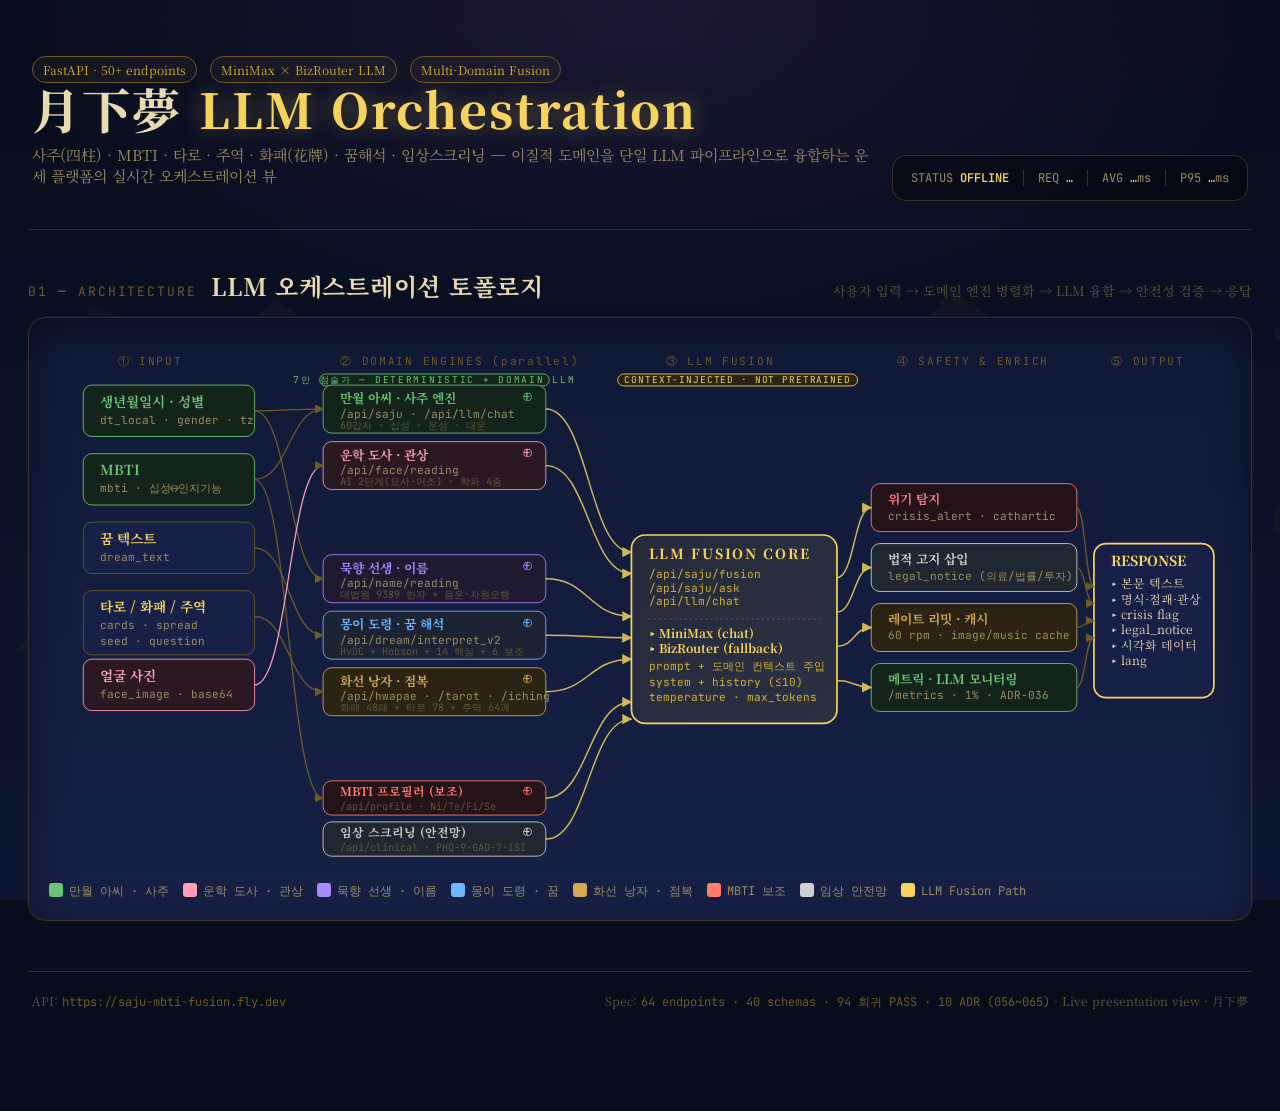
==== commit f735d007: "remove: 02 LIVE DEMO·03 TELEMETRY·04 COMPLIANCE 섹션 제거 — 01 ARCHITECTURE 단독 구성 (demo-runner·metrics-p" ====
--- a/index.html
+++ b/index.html
@@ -274,187 +274,6 @@
   </section>
 
 
-  <!-- LIVE DEMOS -->
-  <section>
-    <div class="sec-head">
-      <div class="num">02 ─ LIVE DEMO</div>
-      <h2>실시간 호출 · 단계별 타임라인</h2>
-      <div class="hint">각 카드의 [실행] 버튼이 실제 프로덕션 API를 호출합니다</div>
-    </div>
-
-    <div class="demo-grid">
-
-      <!-- DEMO 1 : SAJU FUSION -->
-      <div class="demo" data-demo="fusion">
-        <h3>① 사주 × MBTI 융합</h3>
-        <p class="desc">전통 명리학의 일주·십성과 MBTI 기능 스택을 LLM으로 융합 해석합니다.</p>
-        <div class="endpoint">POST /api/saju/fusion</div>
-        <div class="form">
-          <label>생년월일시 (dt_local)</label>
-          <input id="f-dt" type="text" value="1990-06-15T12:00:00" />
-          <div class="row">
-            <div>
-              <label>성별</label>
-              <select id="f-gender"><option value="M">男</option><option value="F">女</option></select>
-            </div>
-            <div>
-              <label>MBTI</label>
-              <select id="f-mbti">
-                <option>INTJ</option><option>INTP</option><option>ENTJ</option><option>ENTP</option>
-                <option>INFJ</option><option>INFP</option><option>ENFJ</option><option>ENFP</option>
-                <option>ISTJ</option><option>ISFJ</option><option>ESTJ</option><option>ESFJ</option>
-                <option>ISTP</option><option>ISFP</option><option>ESTP</option><option>ESFP</option>
-              </select>
-            </div>
-          </div>
-        </div>
-        <button class="go" data-run="fusion">▶ 융합 해석 실행</button>
-        <div class="stages" id="stages-fusion">
-          <div class="stage" data-s="0"><div class="ix">1</div><div class="label">입력 검증</div><div class="ms"></div></div>
-          <div class="stage" data-s="1"><div class="ix">2</div><div class="label">사주 명식 계산 (병렬)</div><div class="ms"></div></div>
-          <div class="stage" data-s="2"><div class="ix">3</div><div class="label">MBTI 프로필 매핑</div><div class="ms"></div></div>
-          <div class="stage" data-s="3"><div class="ix">4</div><div class="label">LLM 융합 프롬프트 합성</div><div class="ms"></div></div>
-          <div class="stage" data-s="4"><div class="ix">5</div><div class="label">MiniMax/BizRouter 호출</div><div class="ms"></div></div>
-          <div class="stage" data-s="5"><div class="ix">6</div><div class="label">법적 고지 부착 → 응답</div><div class="ms"></div></div>
-        </div>
-        <div class="result" id="result-fusion"></div>
-      </div>
-
-      <!-- DEMO 2 : DREAM V2 -->
-      <div class="demo" data-demo="dream">
-        <h3>② 꿈 해석 (HvDC 다층 분석)</h3>
-        <p class="desc">아르테미도로스 분류 · Hobson 활성-합성 가설 · DreamBank 규범 비교를 결합한 LLM 해석.</p>
-        <div class="endpoint">POST /api/dream/interpret_v2</div>
-        <div class="form">
-          <label>dream_text</label>
-          <textarea id="d-text">어젯밤에 하늘을 자유롭게 날아다니는 꿈을 꿨다. 도시 위를 천천히 떠다녔는데 두려움은 없었다.</textarea>
-        </div>
-        <button class="go" data-run="dream">▶ 꿈 해석 실행</button>
-        <div class="stages" id="stages-dream">
-          <div class="stage" data-s="0"><div class="ix">1</div><div class="label">텍스트 정제 · 토큰화</div><div class="ms"></div></div>
-          <div class="stage" data-s="1"><div class="ix">2</div><div class="label">HvDC 정서 점수 산출</div><div class="ms"></div></div>
-          <div class="stage" data-s="2"><div class="ix">3</div><div class="label">Hobson 기괴성 평가</div><div class="ms"></div></div>
-          <div class="stage" data-s="3"><div class="ix">4</div><div class="label">DreamBank 규범 대비</div><div class="ms"></div></div>
-          <div class="stage" data-s="4"><div class="ix">5</div><div class="label">LLM 통합 해석</div><div class="ms"></div></div>
-          <div class="stage" data-s="5"><div class="ix">6</div><div class="label">위기 탐지 게이트</div><div class="ms"></div></div>
-        </div>
-        <div class="result" id="result-dream"></div>
-      </div>
-
-      <!-- DEMO 3 : SAJU ASK -->
-      <div class="demo" data-demo="ask">
-        <h3>③ 자유 질의 (멀티턴)</h3>
-        <p class="desc">사용자의 사주를 컨텍스트로 자유 질문을 던지면 최대 10턴까지 LLM이 응답합니다.</p>
-        <div class="endpoint">POST /api/saju/ask</div>
-        <div class="form">
-          <label>질문</label>
-          <textarea id="a-q">올해 가장 신경 써야 할 부분이 뭘까?</textarea>
-          <div class="row">
-            <div>
-              <label>dt_local</label>
-              <input id="a-dt" type="text" value="1990-06-15T12:00:00" />
-            </div>
-            <div>
-              <label>성별</label>
-              <select id="a-gender"><option value="M">男</option><option value="F">女</option></select>
-            </div>
-          </div>
-        </div>
-        <button class="go" data-run="ask">▶ 질의 실행</button>
-        <div class="stages" id="stages-ask">
-          <div class="stage" data-s="0"><div class="ix">1</div><div class="label">사주 컨텍스트 빌드</div><div class="ms"></div></div>
-          <div class="stage" data-s="1"><div class="ix">2</div><div class="label">질문 정규화</div><div class="ms"></div></div>
-          <div class="stage" data-s="2"><div class="ix">3</div><div class="label">시스템 프롬프트 주입</div><div class="ms"></div></div>
-          <div class="stage" data-s="3"><div class="ix">4</div><div class="label">LLM 응답 생성</div><div class="ms"></div></div>
-          <div class="stage" data-s="4"><div class="ix">5</div><div class="label">turn 카운터 갱신</div><div class="ms"></div></div>
-          <div class="stage" data-s="5"><div class="ix">6</div><div class="label">법적 고지 부착</div><div class="ms"></div></div>
-        </div>
-        <div class="result" id="result-ask"></div>
-      </div>
-
-    </div>
-  </section>
-
-  <!-- METRICS -->
-  <section>
-    <div class="sec-head">
-      <div class="num">03 ─ TELEMETRY</div>
-      <h2>실시간 운영 지표</h2>
-      <div class="hint">자동 갱신 · 매 10초</div>
-    </div>
-    <div class="metrics">
-      <div class="met"><div class="k">REQUESTS_TOTAL</div><div class="v" id="m-req">…</div><div class="u">누적 요청 수</div></div>
-      <div class="met"><div class="k">ERROR_RATE</div><div class="v" id="m-err">…</div><div class="u">5xx/4xx 비율</div></div>
-      <div class="met"><div class="k">P50 / P95 LATENCY</div><div class="v small" id="m-p95">…</div><div class="u">밀리초</div></div>
-      <div class="met"><div class="k">DREAM V2 CALLS</div><div class="v" id="m-dream">…</div><div class="u">위기 차단 <span id="m-crisis">0</span></div></div>
-      <div class="met"><div class="k">IMAGE CACHE HIT</div><div class="v" id="m-imgcache">…</div><div class="u">생성 비용 절감률</div></div>
-      <div class="met"><div class="k">MUSIC CACHE HIT</div><div class="v" id="m-musccache">…</div><div class="u">음악 생성 캐시</div></div>
-      <div class="met"><div class="k">RATE LIMITED IPs</div><div class="v" id="m-rl">…</div><div class="u">60 rpm 차단</div></div>
-      <div class="met"><div class="k">EST. COST</div><div class="v small" id="m-cost">…</div><div class="u">누적 LLM 비용(USD)</div></div>
-    </div>
-
-    <div class="node-stack">
-      <div class="pnode"><b>입력</b><small>dt_local · mbti · question</small></div>
-      <div class="pnode"><b>도메인 엔진</b><small>saju · dream · clinical</small></div>
-      <div class="pnode"><b>LLM Fusion</b><small>MiniMax · BizRouter</small></div>
-      <div class="pnode"><b>안전성</b><small>crisis · legal</small></div>
-      <div class="pnode"><b>응답 · 메트릭</b><small>JSON + /metrics</small></div>
-    </div>
-  </section>
-
-  <!-- COMPLIANCE & SAFETY — ADR-056~065 -->
-  <section>
-    <div class="sec-head">
-      <div class="num">04 ─ COMPLIANCE &amp; SAFETY</div>
-      <h2>운영 표준 · 법적 준수 · 학파 통설</h2>
-      <div class="hint">ADR-056 ~ ADR-065 · 94 회귀 PASS</div>
-    </div>
-
-    <!-- 인프라 (056·057·065) -->
-    <div style="margin-bottom:18px">
-      <div style="color:var(--gold-dim);font-size:12px;letter-spacing:.15em;margin-bottom:8px">INFRASTRUCTURE</div>
-      <div class="node-stack">
-        <div class="pnode"><b>ADR-056</b><small>Railway → Fly.io · nrt</small></div>
-        <div class="pnode"><b>ADR-057</b><small>paths-filter · Docker 88MB</small></div>
-        <div class="pnode"><b>ADR-065</b><small>flyctl @v1.5 · OIDC 미지원</small></div>
-        <div class="pnode"><b>CI/CD</b><small>3 job · auto-stop nrt</small></div>
-        <div class="pnode"><b>Volume</b><small>saju_data · SQLite</small></div>
-      </div>
-    </div>
-
-    <!-- EU AI Act + PIPA (058·059·060) -->
-    <div style="margin-bottom:18px">
-      <div style="color:var(--gold-dim);font-size:12px;letter-spacing:.15em;margin-bottom:8px">LEGAL COMPLIANCE — EU AI ACT · KR PIPA</div>
-      <div class="node-stack">
-        <div class="pnode"><b>ADR-058</b><small>EU AI Act §50 · AI 생성 라벨</small></div>
-        <div class="pnode"><b>ADR-059</b><small>EU AI Act §52 · 리터러시</small></div>
-        <div class="pnode"><b>ADR-060</b><small>PIPA §21 · 24h TTL 파기</small></div>
-        <div class="pnode"><b>ADR-061</b><small>표시광고법 §3 · 키워드 검사</small></div>
-        <div class="pnode"><b>ADR-062</b><small>RLHF · 학습 opt-out</small></div>
-      </div>
-    </div>
-
-    <!-- 결정론 분류 + 학파 통설 (063·064 + ADR-022·034·159·274) -->
-    <div style="margin-bottom:18px">
-      <div style="color:var(--gold-dim);font-size:12px;letter-spacing:.15em;margin-bottom:8px">DETERMINISTIC CLASSIFIERS · 관상 결정론</div>
-      <div class="node-stack">
-        <div class="pnode"><b>ADR-022</b><small>5형 윤곽 (목·화·토·금·수)</small></div>
-        <div class="pnode"><b>ADR-034</b><small>입꼬리 (앙월구·복주구·일자구)</small></div>
-        <div class="pnode"><b>ADR-063</b><small>학파 DB (마의·유장·달마·신상)</small></div>
-        <div class="pnode"><b>ADR-064</b><small>코 비지수 · PMC11431719</small></div>
-        <div class="pnode"><b>ADR-004</b><small>12궁 · 삼정 · 오관 점수</small></div>
-        <div class="pnode"><b>ADR-159</b><small>MediaPipe 478 키포인트 · 프론트 산출</small></div>
-        <div class="pnode"><b>ADR-274</b><small>학파 4분기 (麻衣·柳莊·한국·Samudrika)</small></div>
-      </div>
-    </div>
-
-    <div style="margin-top:14px;padding:12px 14px;background:rgba(212,175,55,.04);border:1px solid var(--line);border-radius:10px;color:var(--text-dim);font-size:12px;line-height:1.6">
-      <b style="color:var(--gold-bri)">사실성 분리 (ADR-010) 메타 원칙</b><br>
-      모든 ADR은 외부 출처 라이브 검증 (KCI · PMC · law.go.kr · fly.io/docs) 통과 + 회귀 자동 검증 + 운명 단정 차단 안전 장치 강제.
-      ADR-006 (자문 거절) 정합: 의료 · 법률 · 금융 · 학파 도그마 단정 금지.
-    </div>
-  </section>
-
   <footer>
     <div>API: <code>https://saju-mbti-fusion.fly.dev</code></div>
     <div>Spec: <code>64 endpoints · 40 schemas · 94 회귀 PASS · 10 ADR (056~065)</code> · Live presentation view · 月下夢</div>
--- a/assets/css/index.css
+++ b/assets/css/index.css
@@ -3,8 +3,6 @@
 @import url('./03-mobile.css');
 @import url('./04-section.css');
 @import url('./05-architecture.css');
-@import url('./06-demo.css');
-@import url('./07-metrics.css');
 @import url('./09-footer.css');
 @import url('./10-edge.css');
 @import url('./11-modal.css');
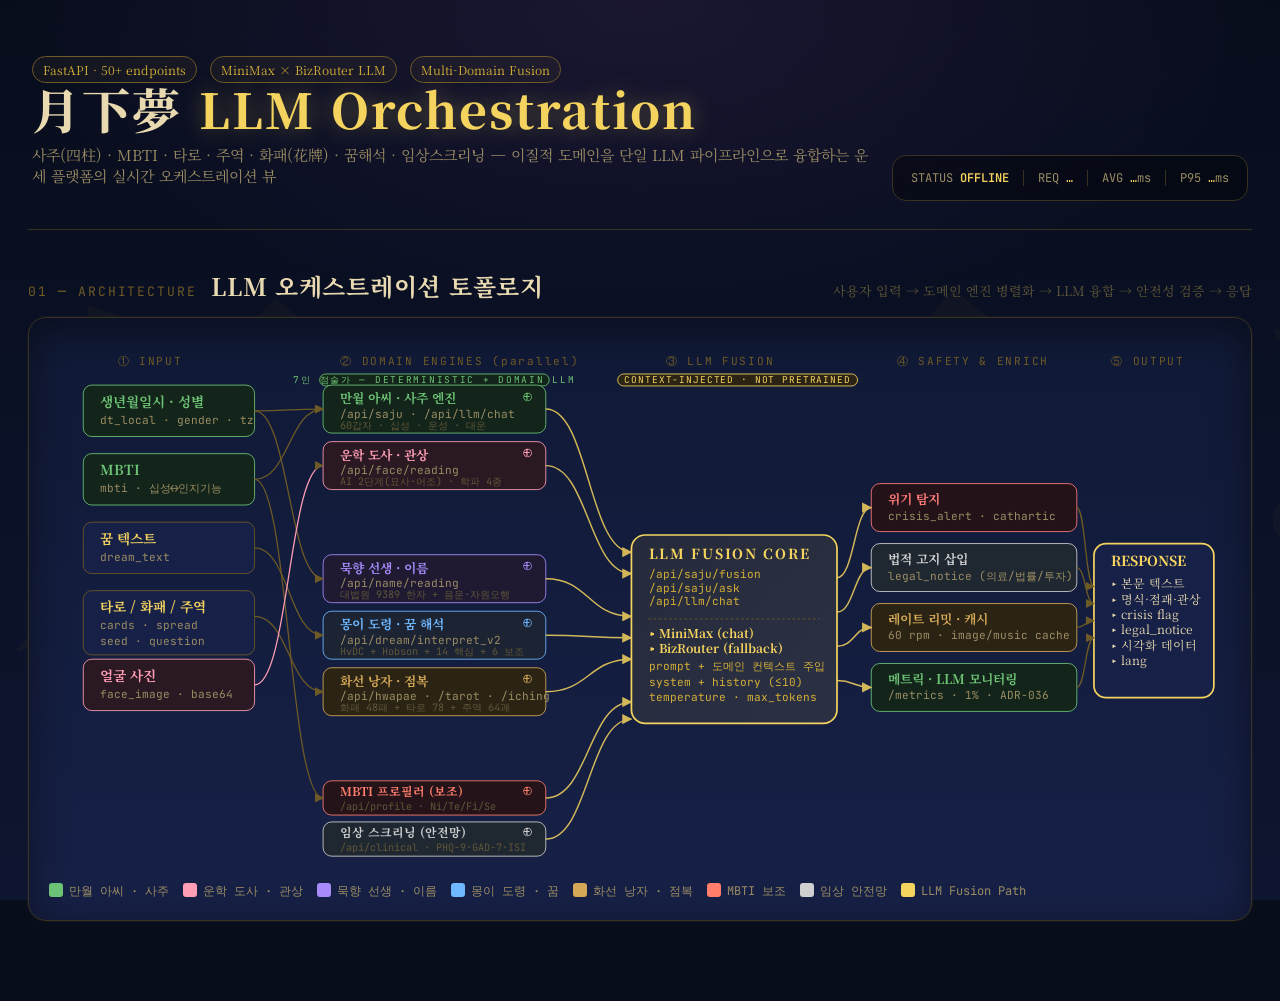
==== commit 56b46a8c: "remove: footer 제거 (09-footer.css 포함) Co-Authored-By: Claude Fable 5 <noreply@anthropic.com>" ====
--- a/index.html
+++ b/index.html
@@ -274,10 +274,6 @@
   </section>
 
 
-  <footer>
-    <div>API: <code>https://saju-mbti-fusion.fly.dev</code></div>
-    <div>Spec: <code>64 endpoints · 40 schemas · 94 회귀 PASS · 10 ADR (056~065)</code> · Live presentation view · 月下夢</div>
-  </footer>
 </div>
 
 <script type="module" src="assets/js/main.js"></script>
--- a/assets/css/index.css
+++ b/assets/css/index.css
@@ -3,7 +3,6 @@
 @import url('./03-mobile.css');
 @import url('./04-section.css');
 @import url('./05-architecture.css');
-@import url('./09-footer.css');
 @import url('./10-edge.css');
 @import url('./11-modal.css');
 @import url('./12-modal-steps.css');
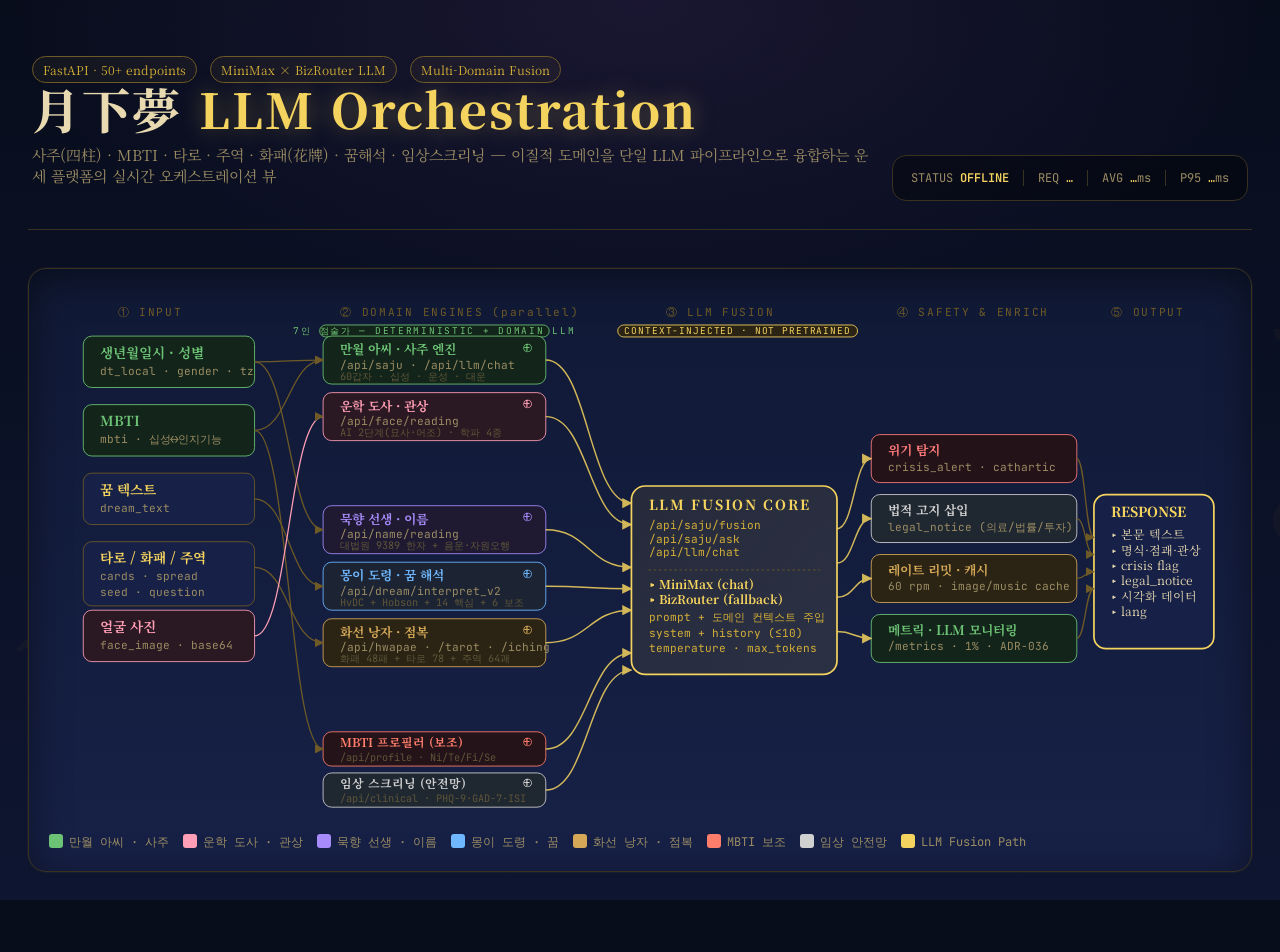
==== commit db7e3da1: "remove: 01 ARCHITECTURE 머리글(sec-head) 제거 — 다이어그램 직행 구성 Co-Authored-By: Claude Fable 5 <noreply@anthr" ====
--- a/index.html
+++ b/index.html
@@ -29,13 +29,8 @@
     </div>
   </header>
 
-  <!-- ARCHITECTURE -->
+
   <section>
-    <div class="sec-head">
-      <div class="num">01 ─ ARCHITECTURE</div>
-      <h2>LLM 오케스트레이션 토폴로지</h2>
-      <div class="hint">사용자 입력 → 도메인 엔진 병렬화 → LLM 융합 → 안전성 검증 → 응답</div>
-    </div>
     <div class="arch">
       <svg viewBox="0 0 1380 620" xmlns="http://www.w3.org/2000/svg" aria-label="orchestration diagram">
         <defs>
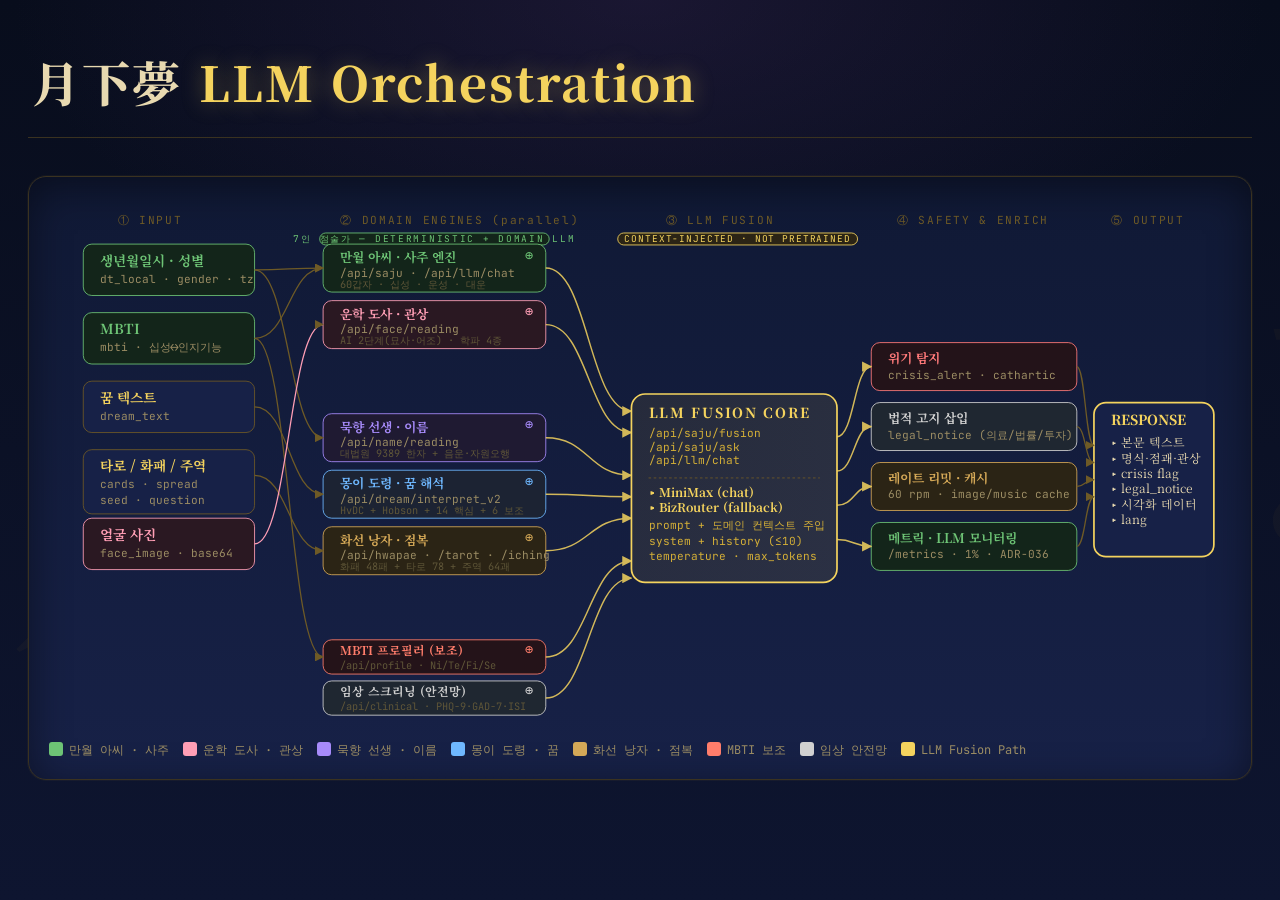
==== commit 376aed01: "remove: HERO 상태 모니터·소개문·태그 3종 제거 + HeaderMonitor/ApiClient 정리, step_archive 추적 제외 Co-Authored-By: Cl" ====
--- a/index.html
+++ b/index.html
@@ -15,17 +15,7 @@
   <!-- HERO -->
   <header class="hero">
     <div>
-      <div class="tag">FastAPI · 50+ endpoints</div>
-      <div class="tag">MiniMax × BizRouter LLM</div>
-      <div class="tag">Multi-Domain Fusion</div>
       <h1>月下夢 <span class="accent">LLM Orchestration</span></h1>
-      <p class="sub">사주(四柱) · MBTI · 타로 · 주역 · 화패(花牌) · 꿈해석 · 임상스크리닝 — 이질적 도메인을 단일 LLM 파이프라인으로 융합하는 운세 플랫폼의 실시간 오케스트레이션 뷰</p>
-    </div>
-    <div class="live">
-      <span>STATUS <b id="h-status">…</b></span>
-      <span>REQ <b id="h-req">…</b></span>
-      <span>AVG <b id="h-avg">…</b>ms</span>
-      <span>P95 <b id="h-p95">…</b>ms</span>
     </div>
   </header>
 
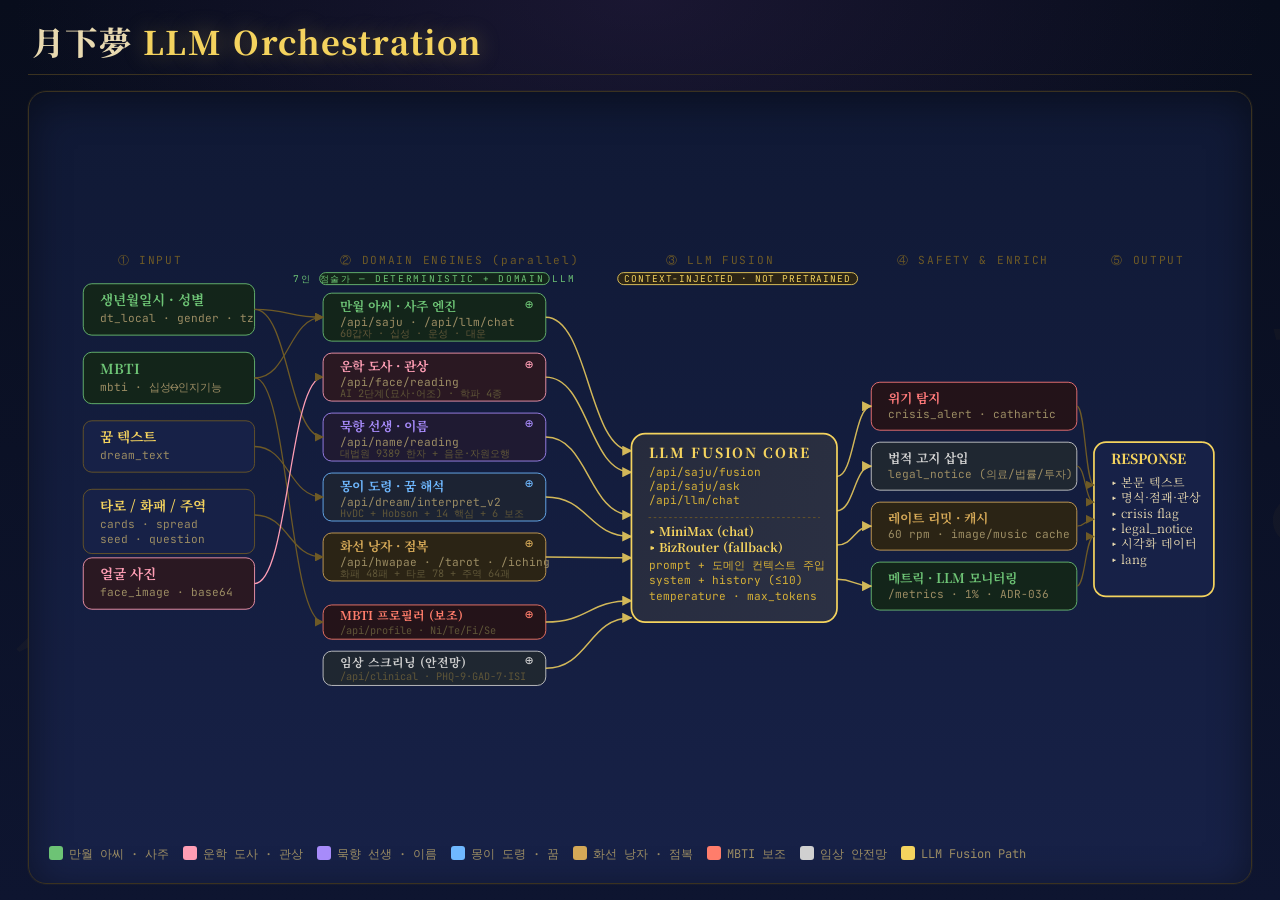
==== commit 921167b1: "fix: 도메인 엔진 노드 균등 재배치 — palm·star 제거 잔여 공백 해소, 간선 14개 좌표 갱신, viewBox 620→550 Co-Authored-By: Claude " ====
--- a/index.html
+++ b/index.html
@@ -22,7 +22,7 @@
 
   <section>
     <div class="arch">
-      <svg viewBox="0 0 1380 620" xmlns="http://www.w3.org/2000/svg" aria-label="orchestration diagram">
+      <svg viewBox="0 0 1380 550" xmlns="http://www.w3.org/2000/svg" aria-label="orchestration diagram">
         <defs>
           <marker id="arr" viewBox="0 0 10 10" refX="9" refY="5" markerWidth="7" markerHeight="7" orient="auto">
             <path d="M0 0 L10 5 L0 10 z" fill="#6e5a26"/>
@@ -85,64 +85,64 @@
         <g>
           <!-- 만월 아씨 — 사주 -->
           <g class="pipe-node" data-pipeline="saju" style="cursor:pointer">
-            <rect x="320" y="55" width="260" height="56" rx="10" fill="#13251a" stroke="#6dc375"/>
-            <text x="340" y="76" font-size="13" fill="#6dc375" font-weight="700">만월 아씨 · 사주 엔진</text>
-            <text x="340" y="93" font-size="11" fill="#9b8c63" font-family="JetBrains Mono,monospace">/api/saju · /api/llm/chat</text>
-            <text x="340" y="106" font-size="10" fill="#5f5638" font-family="JetBrains Mono,monospace">60갑자 · 십성 · 운성 · 대운</text>
-            <text x="565" y="73" font-size="14" fill="#6dc375" text-anchor="end" font-family="JetBrains Mono,monospace">⊕</text>
+            <rect x="320" y="66" width="260" height="56" rx="10" fill="#13251a" stroke="#6dc375"/>
+            <text x="340" y="87" font-size="13" fill="#6dc375" font-weight="700">만월 아씨 · 사주 엔진</text>
+            <text x="340" y="104" font-size="11" fill="#9b8c63" font-family="JetBrains Mono,monospace">/api/saju · /api/llm/chat</text>
+            <text x="340" y="117" font-size="10" fill="#5f5638" font-family="JetBrains Mono,monospace">60갑자 · 십성 · 운성 · 대운</text>
+            <text x="565" y="84" font-size="14" fill="#6dc375" text-anchor="end" font-family="JetBrains Mono,monospace">⊕</text>
           </g>
 
           <!-- 운학 도사 — 관상 (ADR-273~276 최신화) -->
           <g class="pipe-node" data-pipeline="face" style="cursor:pointer">
-            <rect x="320" y="121" width="260" height="56" rx="10" fill="#2a1822" stroke="#ff9eb5"/>
-            <text x="340" y="142" font-size="13" fill="#ff9eb5" font-weight="700">운학 도사 · 관상</text>
-            <text x="340" y="159" font-size="11" fill="#9b8c63" font-family="JetBrains Mono,monospace">/api/face/reading</text>
-            <text x="340" y="172" font-size="10" fill="#5f5638" font-family="JetBrains Mono,monospace">AI 2단계(묘사·어조) · 학파 4종</text>
-            <text x="565" y="139" font-size="14" fill="#ff9eb5" text-anchor="end" font-family="JetBrains Mono,monospace">⊕</text>
+            <rect x="320" y="136" width="260" height="56" rx="10" fill="#2a1822" stroke="#ff9eb5"/>
+            <text x="340" y="157" font-size="13" fill="#ff9eb5" font-weight="700">운학 도사 · 관상</text>
+            <text x="340" y="174" font-size="11" fill="#9b8c63" font-family="JetBrains Mono,monospace">/api/face/reading</text>
+            <text x="340" y="187" font-size="10" fill="#5f5638" font-family="JetBrains Mono,monospace">AI 2단계(묘사·어조) · 학파 4종</text>
+            <text x="565" y="154" font-size="14" fill="#ff9eb5" text-anchor="end" font-family="JetBrains Mono,monospace">⊕</text>
           </g>
 
 
           <!-- 묵향 선생 — 이름 -->
           <g class="pipe-node" data-pipeline="name" style="cursor:pointer">
-            <rect x="320" y="253" width="260" height="56" rx="10" fill="#1f1a32" stroke="#a78bfa"/>
-            <text x="340" y="274" font-size="13" fill="#a78bfa" font-weight="700">묵향 선생 · 이름</text>
-            <text x="340" y="291" font-size="11" fill="#9b8c63" font-family="JetBrains Mono,monospace">/api/name/reading</text>
-            <text x="340" y="304" font-size="10" fill="#5f5638" font-family="JetBrains Mono,monospace">대법원 9389 한자 + 음운·자원오행</text>
-            <text x="565" y="271" font-size="14" fill="#a78bfa" text-anchor="end" font-family="JetBrains Mono,monospace">⊕</text>
+            <rect x="320" y="206" width="260" height="56" rx="10" fill="#1f1a32" stroke="#a78bfa"/>
+            <text x="340" y="227" font-size="13" fill="#a78bfa" font-weight="700">묵향 선생 · 이름</text>
+            <text x="340" y="244" font-size="11" fill="#9b8c63" font-family="JetBrains Mono,monospace">/api/name/reading</text>
+            <text x="340" y="257" font-size="10" fill="#5f5638" font-family="JetBrains Mono,monospace">대법원 9389 한자 + 음운·자원오행</text>
+            <text x="565" y="224" font-size="14" fill="#a78bfa" text-anchor="end" font-family="JetBrains Mono,monospace">⊕</text>
           </g>
 
           <!-- 몽이 도령 — 꿈 -->
           <g class="pipe-node" data-pipeline="dream" style="cursor:pointer">
-            <rect x="320" y="319" width="260" height="56" rx="10" fill="#1c2333" stroke="#6fb8ff"/>
-            <text x="340" y="340" font-size="13" fill="#6fb8ff" font-weight="700">몽이 도령 · 꿈 해석</text>
-            <text x="340" y="357" font-size="11" fill="#9b8c63" font-family="JetBrains Mono,monospace">/api/dream/interpret_v2</text>
-            <text x="340" y="370" font-size="10" fill="#5f5638" font-family="JetBrains Mono,monospace">HvDC + Hobson + 14 핵심 + 6 보조</text>
-            <text x="565" y="337" font-size="14" fill="#6fb8ff" text-anchor="end" font-family="JetBrains Mono,monospace">⊕</text>
+            <rect x="320" y="276" width="260" height="56" rx="10" fill="#1c2333" stroke="#6fb8ff"/>
+            <text x="340" y="297" font-size="13" fill="#6fb8ff" font-weight="700">몽이 도령 · 꿈 해석</text>
+            <text x="340" y="314" font-size="11" fill="#9b8c63" font-family="JetBrains Mono,monospace">/api/dream/interpret_v2</text>
+            <text x="340" y="327" font-size="10" fill="#5f5638" font-family="JetBrains Mono,monospace">HvDC + Hobson + 14 핵심 + 6 보조</text>
+            <text x="565" y="294" font-size="14" fill="#6fb8ff" text-anchor="end" font-family="JetBrains Mono,monospace">⊕</text>
           </g>
 
           <!-- 화선 낭자 — 화패·타로·주역 -->
           <g class="pipe-node" data-pipeline="divination" style="cursor:pointer">
-            <rect x="320" y="385" width="260" height="56" rx="10" fill="#2b2415" stroke="#d4a857"/>
-            <text x="340" y="406" font-size="13" fill="#d4a857" font-weight="700">화선 낭자 · 점복</text>
-            <text x="340" y="423" font-size="11" fill="#9b8c63" font-family="JetBrains Mono,monospace">/api/hwapae · /tarot · /iching</text>
-            <text x="340" y="436" font-size="10" fill="#5f5638" font-family="JetBrains Mono,monospace">화패 48패 + 타로 78 + 주역 64괘</text>
-            <text x="565" y="403" font-size="14" fill="#d4a857" text-anchor="end" font-family="JetBrains Mono,monospace">⊕</text>
+            <rect x="320" y="346" width="260" height="56" rx="10" fill="#2b2415" stroke="#d4a857"/>
+            <text x="340" y="367" font-size="13" fill="#d4a857" font-weight="700">화선 낭자 · 점복</text>
+            <text x="340" y="384" font-size="11" fill="#9b8c63" font-family="JetBrains Mono,monospace">/api/hwapae · /tarot · /iching</text>
+            <text x="340" y="397" font-size="10" fill="#5f5638" font-family="JetBrains Mono,monospace">화패 48패 + 타로 78 + 주역 64괘</text>
+            <text x="565" y="364" font-size="14" fill="#d4a857" text-anchor="end" font-family="JetBrains Mono,monospace">⊕</text>
           </g>
 
           <!-- MBTI -->
           <g class="pipe-node" data-pipeline="mbti" style="cursor:pointer">
-            <rect x="320" y="517" width="260" height="40" rx="10" fill="#241319" stroke="#ff7d6b"/>
-            <text x="340" y="535" font-size="12" fill="#ff7d6b" font-weight="700">MBTI 프로필러 (보조)</text>
-            <text x="340" y="551" font-size="10" fill="#5f5638" font-family="JetBrains Mono,monospace">/api/profile · Ni/Te/Fi/Se</text>
-            <text x="565" y="533" font-size="14" fill="#ff7d6b" text-anchor="end" font-family="JetBrains Mono,monospace">⊕</text>
+            <rect x="320" y="430" width="260" height="40" rx="10" fill="#241319" stroke="#ff7d6b"/>
+            <text x="340" y="448" font-size="12" fill="#ff7d6b" font-weight="700">MBTI 프로필러 (보조)</text>
+            <text x="340" y="464" font-size="10" fill="#5f5638" font-family="JetBrains Mono,monospace">/api/profile · Ni/Te/Fi/Se</text>
+            <text x="565" y="446" font-size="14" fill="#ff7d6b" text-anchor="end" font-family="JetBrains Mono,monospace">⊕</text>
           </g>
 
           <!-- 임상 -->
           <g class="pipe-node" data-pipeline="clinical" style="cursor:pointer">
-            <rect x="320" y="565" width="260" height="40" rx="10" fill="#1f2731" stroke="#d0d0d0"/>
-            <text x="340" y="583" font-size="12" fill="#d0d0d0" font-weight="700">임상 스크리닝 (안전망)</text>
-            <text x="340" y="599" font-size="10" fill="#5f5638" font-family="JetBrains Mono,monospace">/api/clinical · PHQ-9·GAD-7·ISI</text>
-            <text x="565" y="581" font-size="14" fill="#d0d0d0" text-anchor="end" font-family="JetBrains Mono,monospace">⊕</text>
+            <rect x="320" y="484" width="260" height="40" rx="10" fill="#1f2731" stroke="#d0d0d0"/>
+            <text x="340" y="502" font-size="12" fill="#d0d0d0" font-weight="700">임상 스크리닝 (안전망)</text>
+            <text x="340" y="518" font-size="10" fill="#5f5638" font-family="JetBrains Mono,monospace">/api/clinical · PHQ-9·GAD-7·ISI</text>
+            <text x="565" y="500" font-size="14" fill="#d0d0d0" text-anchor="end" font-family="JetBrains Mono,monospace">⊕</text>
           </g>
         </g>
 
@@ -197,34 +197,34 @@
 
         <!-- EDGES : input -> engines (실 코드 매핑 정합)
              INPUT y 중심: 1=85(생년) · 2=165(MBTI) · 3=245(꿈) · 4=325(점복) · 5=405(얼굴)
-             DOMAIN y 중심: 사주=83 · 관상=149 · 이름=281 · 꿈=347 · 점복=413 · MBTI보조=537 · 임상=605
+             DOMAIN y 중심: 사주=94 · 관상=164 · 이름=234 · 꿈=304 · 점복=374 · MBTI보조=450 · 임상=504
              (palm·star 도메인 제거 — 노드·입력·간선·범례 모두 삭제)
         -->
         <g fill="none" stroke="#6e5a26" stroke-width="1.5" marker-end="url(#arr)">
           <!-- 생년월일시·성별 (y=85) → 사주(83) + 이름(281) -->
-          <path class="edge" d="M240 85   C 280 85, 280 83, 320 83"/>
-          <path class="edge" d="M240 85   C 280 85, 280 281,320 281"/>
+          <path class="edge" d="M240 85   C 280 85, 280 94, 320 94"/>
+          <path class="edge" d="M240 85   C 280 85, 280 234,320 234"/>
           <!-- MBTI (y=165) → 사주 융합(83) + MBTI 보조(537) -->
-          <path class="edge" d="M240 165  C 280 165,280 83, 320 83"/>
-          <path class="edge" d="M240 165  C 280 165,280 537,320 537"/>
+          <path class="edge" d="M240 165  C 280 165,280 94, 320 94"/>
+          <path class="edge" d="M240 165  C 280 165,280 450,320 450"/>
           <!-- 꿈 텍스트 (y=245) → 몽이 도령 꿈 해석(347) -->
-          <path class="edge" d="M240 245  C 280 245,280 347,320 347"/>
+          <path class="edge" d="M240 245  C 280 245,280 304,320 304"/>
           <!-- 타로/화패/주역 + question (y=325) → 화선 점복(413) -->
-          <path class="edge" d="M240 325  C 280 325,280 413,320 413"/>
+          <path class="edge" d="M240 325  C 280 325,280 374,320 374"/>
           <!-- 얼굴 사진 (y=405) → 운학 도사 관상(149) -->
-          <path stroke="#ff9eb5" class="edge" d="M240 405  C 280 405,280 149,320 149"/>
+          <path stroke="#ff9eb5" class="edge" d="M240 405  C 280 405,280 164,320 164"/>
           <!-- 임상은 사용자 별도 자가검사 선택 (INPUT 직결 X — 별도 선택 단계) -->
         </g>
 
         <!-- EDGES : engines -> fusion (9개 → fusion box 230~450) -->
         <g fill="none" stroke="#f4d35e" stroke-width="1.7" marker-end="url(#arrgold)" opacity=".85">
-          <path class="edge" id="e-saju"     d="M580 83  C 630 83, 630 250, 680 250"/>
-          <path class="edge" id="e-face"     d="M580 149 C 630 149, 630 275, 680 275"/>
-          <path class="edge" id="e-name"     d="M580 281 C 630 281, 630 325, 680 325"/>
-          <path class="edge" id="e-dream"    d="M580 347 C 630 347, 630 350, 680 350"/>
-          <path class="edge" id="e-div"      d="M580 413 C 630 413, 630 375, 680 375"/>
-          <path class="edge" id="e-mbti"     d="M580 537 C 630 537, 630 425, 680 425"/>
-          <path class="edge" id="e-clinical" d="M580 585 C 630 585, 630 445, 680 445"/>
+          <path class="edge" id="e-saju"     d="M580 94  C 630 94, 630 250, 680 250"/>
+          <path class="edge" id="e-face"     d="M580 164 C 630 164, 630 275, 680 275"/>
+          <path class="edge" id="e-name"     d="M580 234 C 630 234, 630 325, 680 325"/>
+          <path class="edge" id="e-dream"    d="M580 304 C 630 304, 630 350, 680 350"/>
+          <path class="edge" id="e-div"      d="M580 374 C 630 374, 630 375, 680 375"/>
+          <path class="edge" id="e-mbti"     d="M580 450 C 630 450, 630 425, 680 425"/>
+          <path class="edge" id="e-clinical" d="M580 504 C 630 504, 630 445, 680 445"/>
         </g>
 
         <!-- EDGES : fusion -> safety (4개 → safety box 170~436) -->
--- a/assets/css/index.css
+++ b/assets/css/index.css
@@ -6,3 +6,4 @@
 @import url('./10-edge.css');
 @import url('./11-modal.css');
 @import url('./12-modal-steps.css');
+@import url('./13-fit-viewport.css');
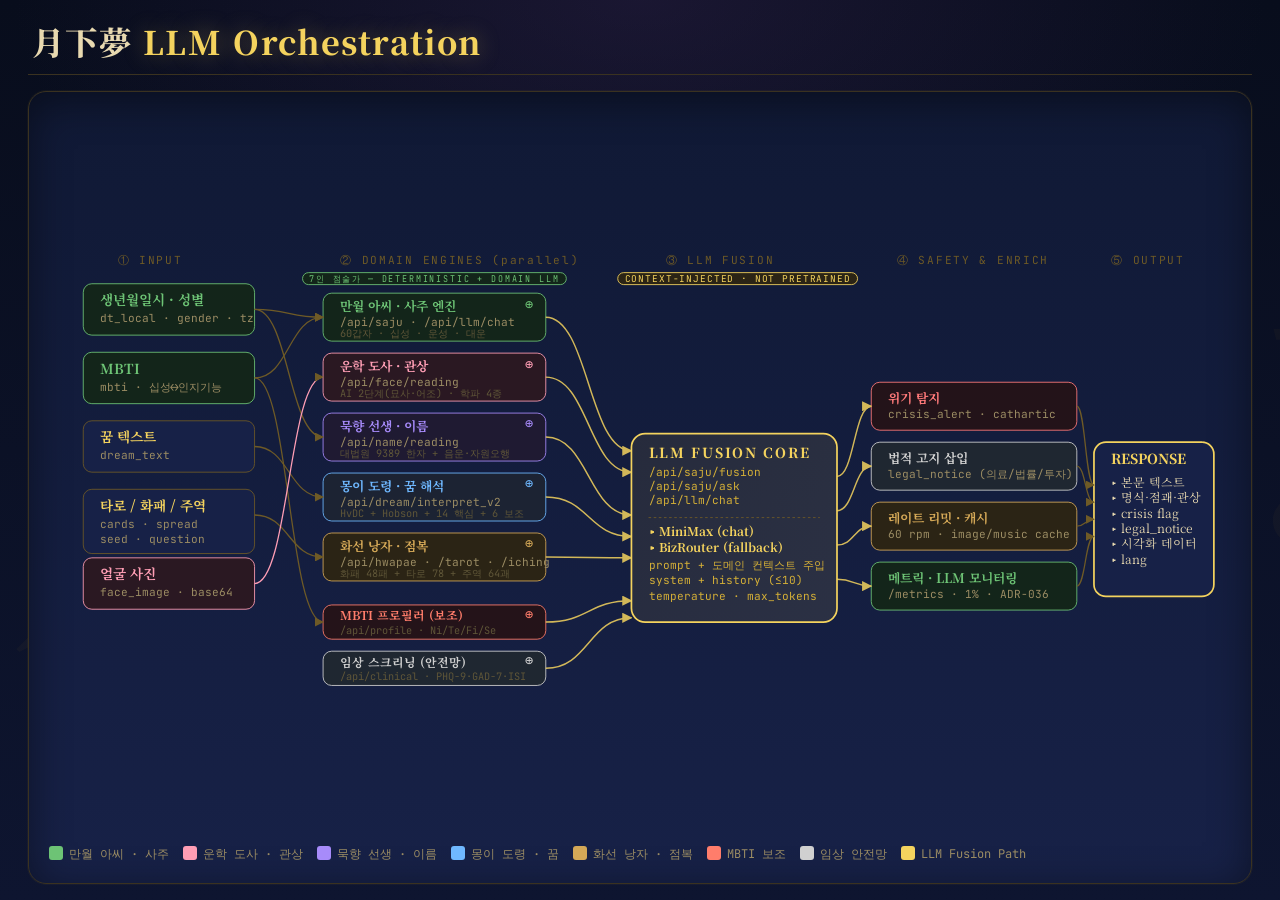
==== commit f7a163fe: "fix: 배너 pill 텍스트 넘침 해소 — 배경 폭 확장 + textLength 강제 수납 (초록·금색 2종) Co-Authored-By: Claude Fable 5 <norep" ====
--- a/index.html
+++ b/index.html
@@ -47,10 +47,10 @@
 
         <!-- DETERMINISTIC EMPHASIS BANNER -->
         <g>
-          <rect x="316" y="42" width="268" height="14" rx="7" fill="#13251a" stroke="#6dc375"/>
-          <text x="450" y="53" font-size="9" fill="#6dc375" font-family="JetBrains Mono,monospace" text-anchor="middle" letter-spacing="2">7인 점술가 — DETERMINISTIC + DOMAIN LLM</text>
+          <rect x="296" y="42" width="308" height="14" rx="7" fill="#13251a" stroke="#6dc375"/>
+          <text x="450" y="53" font-size="9" fill="#6dc375" font-family="JetBrains Mono,monospace" text-anchor="middle" letter-spacing="2" textLength="292" lengthAdjust="spacingAndGlyphs">7인 점술가 — DETERMINISTIC + DOMAIN LLM</text>
           <rect x="664" y="42" width="280" height="14" rx="7" fill="#2b2415" stroke="#f4d35e"/>
-          <text x="804" y="53" font-size="9" fill="#f4d35e" font-family="JetBrains Mono,monospace" text-anchor="middle" letter-spacing="1">CONTEXT-INJECTED · NOT PRETRAINED</text>
+          <text x="804" y="53" font-size="9" fill="#f4d35e" font-family="JetBrains Mono,monospace" text-anchor="middle" letter-spacing="1" textLength="264" lengthAdjust="spacingAndGlyphs">CONTEXT-INJECTED · NOT PRETRAINED</text>
         </g>
 
         <!-- COLUMN 1 : USER INPUT -->
